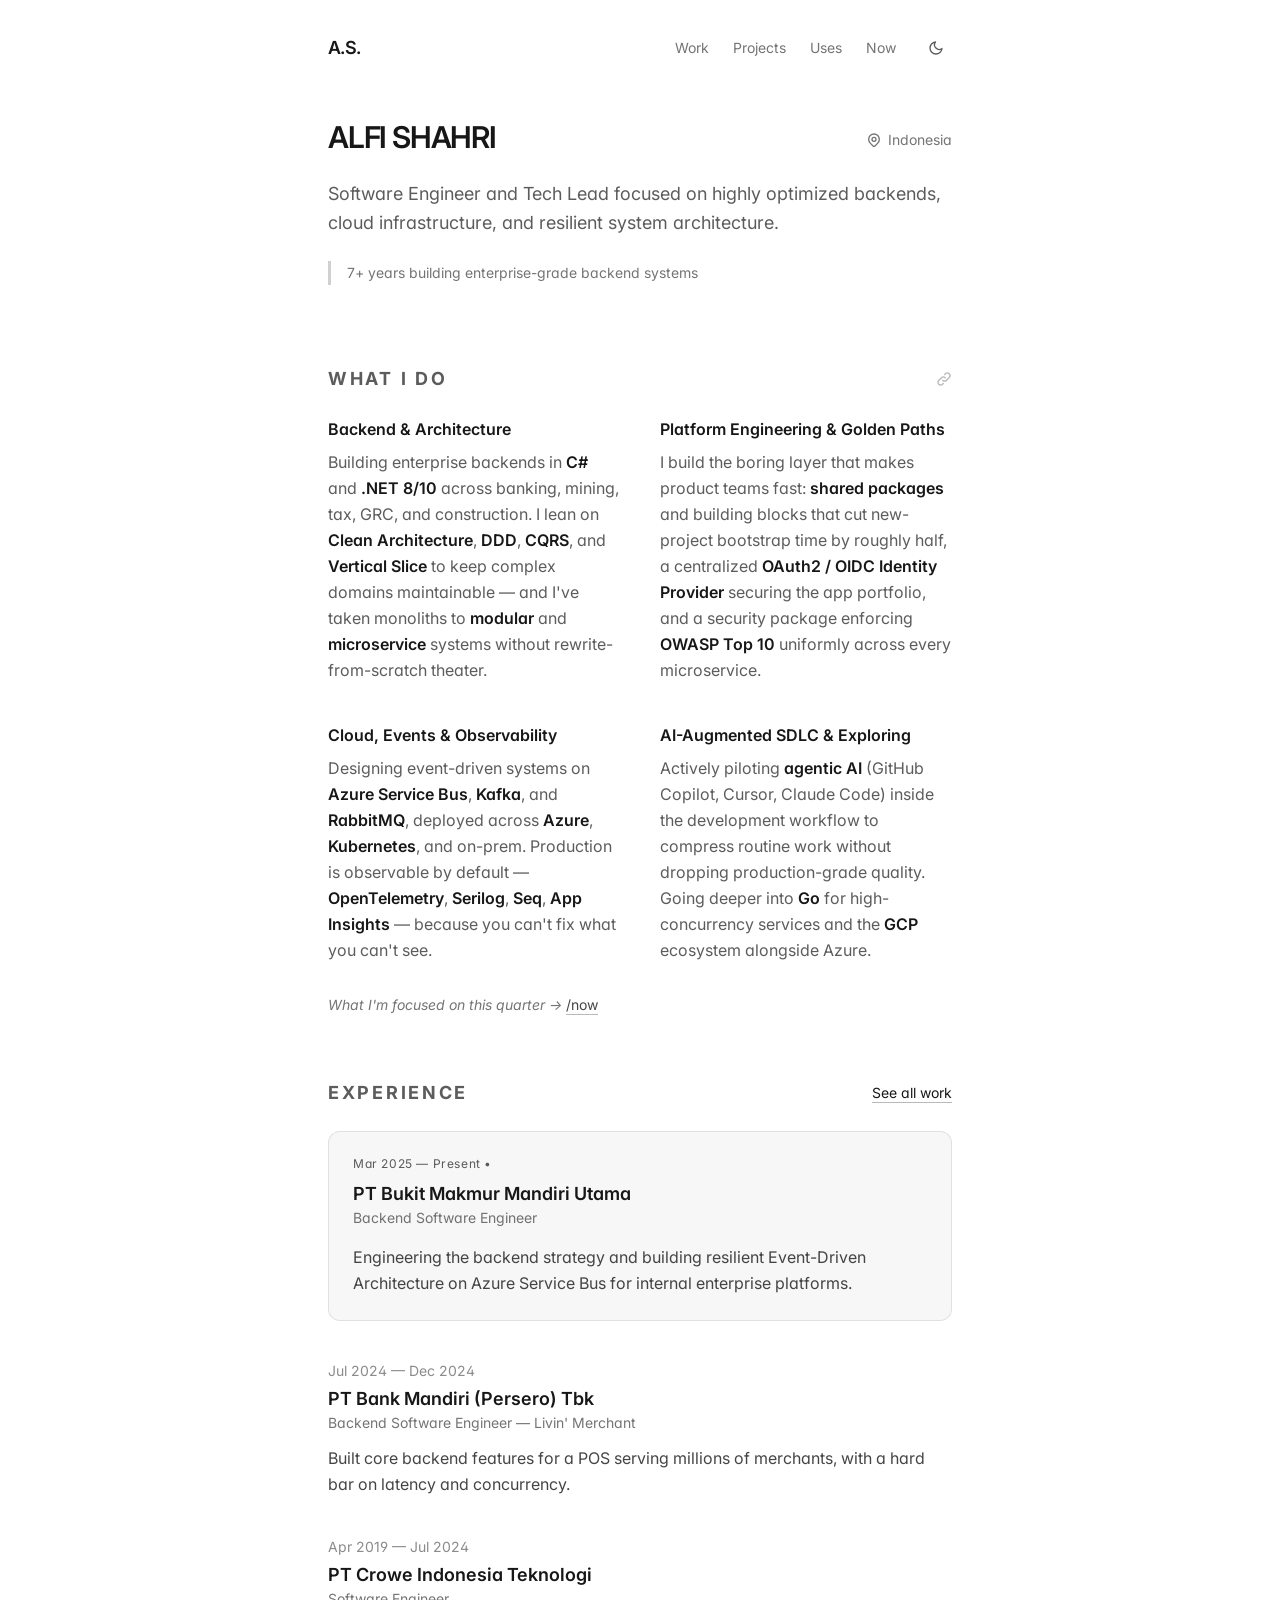
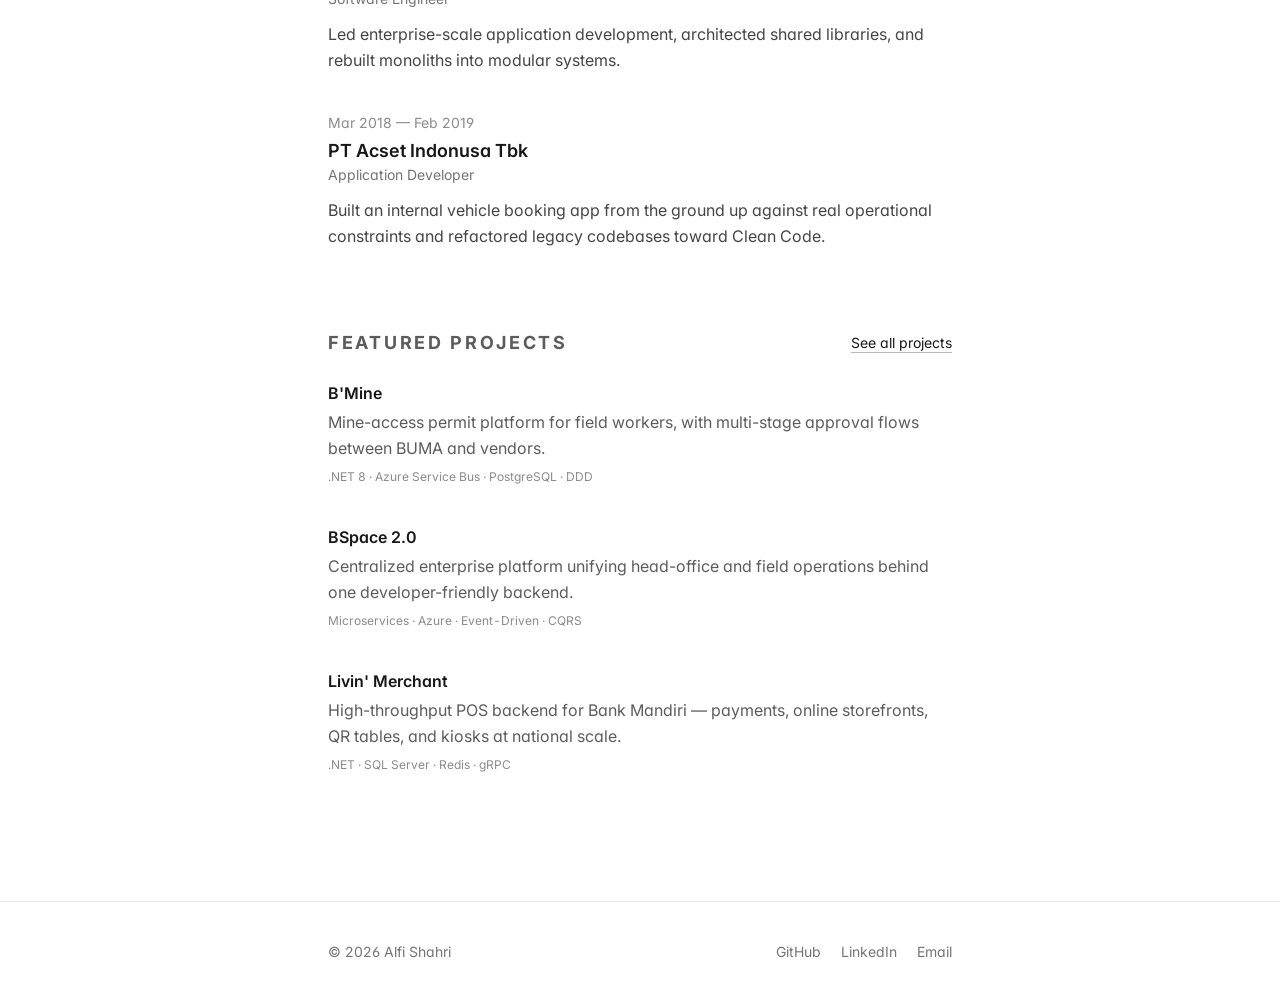
==== index.html @ 2ccdc154 "deploy: a5610534f1e2a6eec9326a48a5c13c63e7a4763c alshadev/private-profile@a5610534f1e2a6eec9326a48a5" ====
<!DOCTYPE html><html lang="en" class="scroll-smooth"> <head><meta charset="UTF-8"><meta name="viewport" content="width=device-width, initial-scale=1"><meta name="description" content="Senior Software Engineer and Tech Lead focused on highly optimized backends, cloud infrastructure, and resilient system architecture."><meta name="generator" content="Astro v6.1.6"><title>Alfi Shahri — Software Engineer</title><link rel="icon" href="/favicon.svg" type="image/svg+xml"><link rel="preconnect" href="https://fonts.googleapis.com"><link rel="preconnect" href="https://fonts.gstatic.com" crossorigin><link href="https://fonts.googleapis.com/css2?family=Inter:wght@400;500;600;700&display=swap" rel="stylesheet"><script>
      (() => {
        const stored = localStorage.getItem('theme');
        const prefersDark = window.matchMedia('(prefers-color-scheme: dark)').matches;
        const theme = stored ?? (prefersDark ? 'dark' : 'light');
        document.documentElement.classList.toggle('dark', theme === 'dark');
      })();
    </script><link rel="stylesheet" href="/_astro/Section.sy3hGgss.css"></head> <body class="min-h-screen flex flex-col"> <header class="w-full"> <div class="max-w-readable mx-auto px-6 py-8 flex items-center justify-between"> <a href="/" class="font-semibold tracking-tightest text-lg no-underline">A.S.</a> <nav class="flex items-center gap-6 text-sm"> <a href="/work" class="no-underline text-ink/60 dark:text-paper/60 hover:text-ink dark:hover:text-paper"> Work </a><a href="/projects" class="no-underline text-ink/60 dark:text-paper/60 hover:text-ink dark:hover:text-paper"> Projects </a><a href="/uses" class="no-underline text-ink/60 dark:text-paper/60 hover:text-ink dark:hover:text-paper"> Uses </a><a href="/now" class="no-underline text-ink/60 dark:text-paper/60 hover:text-ink dark:hover:text-paper"> Now </a> <button id="theme-toggle" type="button" aria-label="Toggle color theme" class="inline-flex items-center justify-center w-8 h-8 rounded-full text-ink/70 dark:text-paper/70 hover:text-ink dark:hover:text-paper transition-colors"> <svg class="block dark:hidden" xmlns="http://www.w3.org/2000/svg" width="16" height="16" viewBox="0 0 24 24" fill="none" stroke="currentColor" stroke-width="2" stroke-linecap="round" stroke-linejoin="round"><path d="M21 12.79A9 9 0 1 1 11.21 3 7 7 0 0 0 21 12.79Z"></path></svg> <svg class="hidden dark:block" xmlns="http://www.w3.org/2000/svg" width="16" height="16" viewBox="0 0 24 24" fill="none" stroke="currentColor" stroke-width="2" stroke-linecap="round" stroke-linejoin="round"><circle cx="12" cy="12" r="4"></circle><path d="M12 2v2M12 20v2M4.93 4.93l1.41 1.41M17.66 17.66l1.41 1.41M2 12h2M20 12h2M4.93 19.07l1.41-1.41M17.66 6.34l1.41-1.41"></path></svg> </button> <script>
  (() => {
    const btn = document.getElementById('theme-toggle');
    if (!btn) return;
    btn.addEventListener('click', () => {
      const isDark = document.documentElement.classList.toggle('dark');
      localStorage.setItem('theme', isDark ? 'dark' : 'light');
    });
  })();
</script> </nav> </div> </header> <main class="flex-1">   <section class="max-w-readable mx-auto px-6 pt-6 pb-12"> <div class="flex flex-col sm:flex-row sm:items-baseline sm:justify-between gap-2 mb-6"> <h1 class="font-display text-3xl sm:text-xl md:text-3xl leading-[1.15] tracking-tightest font-semibold">
ALFI SHAHRI
</h1> <p class="text-sm text-ink/60 dark:text-paper/60 flex items-center gap-1.5 whitespace-nowrap"> <svg class="size-4" fill="none" stroke="currentColor" viewBox="0 0 24 24" xmlns="http://www.w3.org/2000/svg"><path stroke-linecap="round" stroke-linejoin="round" stroke-width="2" d="M17.657 16.657L13.414 20.9a1.998 1.998 0 01-2.827 0l-4.243-4.243a8 8 0 1111.314 0zb"></path><path stroke-linecap="round" stroke-linejoin="round" stroke-width="2" d="M15 11a3 3 0 11-6 0 3 3 0 016 0z"></path></svg>
Indonesia
</p> </div> <p class="text-lg text-ink/70 dark:text-paper/70 leading-relaxed">
Software Engineer and Tech Lead focused on highly optimized backends,
      cloud infrastructure, and resilient system architecture.
</p> <p class="mt-6 text-sm text-ink/60 dark:text-paper/60 border-l-[3px] border-ink/20 dark:border-paper/20 pl-4 py-0.5">
7+ years building enterprise-grade backend systems
</p> </section>  <section id="what-i-do" class="max-w-readable mx-auto px-6 py-8 "> <div class="flex items-center justify-between mb-6"> <h2 class="text-lg font-bold uppercase tracking-[0.15em] text-ink/70 dark:text-paper/70"> What I do </h2> <a href="#what-i-do" class="text-ink/30 hover:text-ink dark:text-paper/30 dark:hover:text-paper transition-colors" aria-label="Link to What I do"> <svg class="size-4" fill="none" stroke="currentColor" viewBox="0 0 24 24" xmlns="http://www.w3.org/2000/svg"> <path stroke-linecap="round" stroke-linejoin="round" stroke-width="2" d="M13.828 10.172a4 4 0 00-5.656 0l-4 4a4 4 0 105.656 5.656l1.102-1.101m-.758-4.899a4 4 0 005.656 0l4-4a4 4 0 00-5.656-5.656l-1.1 1.1"></path> </svg> </a> </div>  <div class="grid grid-cols-1 sm:grid-cols-2 gap-10"> <div> <h3 class="font-semibold text-base mb-2">Backend &amp; Architecture</h3> <p class="text-ink/70 dark:text-paper/70 leading-relaxed">Building enterprise backends in <strong class='font-semibold text-ink dark:text-paper'>C#</strong> and <strong class='font-semibold text-ink dark:text-paper'>.NET 8/10</strong> across banking, mining, tax, GRC, and construction. I lean on <strong class='font-semibold text-ink dark:text-paper'>Clean Architecture</strong>, <strong class='font-semibold text-ink dark:text-paper'>DDD</strong>, <strong class='font-semibold text-ink dark:text-paper'>CQRS</strong>, and <strong class='font-semibold text-ink dark:text-paper'>Vertical Slice</strong> to keep complex domains maintainable — and I've taken monoliths to <strong class='font-semibold text-ink dark:text-paper'>modular</strong> and <strong class='font-semibold text-ink dark:text-paper'>microservice</strong> systems without rewrite-from-scratch theater.</p> </div><div> <h3 class="font-semibold text-base mb-2">Platform Engineering &amp; Golden Paths</h3> <p class="text-ink/70 dark:text-paper/70 leading-relaxed">I build the boring layer that makes product teams fast: <strong class='font-semibold text-ink dark:text-paper'>shared packages</strong> and building blocks that cut new-project bootstrap time by roughly half, a centralized <strong class='font-semibold text-ink dark:text-paper'>OAuth2 / OIDC Identity Provider</strong> securing the app portfolio, and a security package enforcing <strong class='font-semibold text-ink dark:text-paper'>OWASP Top 10</strong> uniformly across every microservice.</p> </div><div> <h3 class="font-semibold text-base mb-2">Cloud, Events &amp; Observability</h3> <p class="text-ink/70 dark:text-paper/70 leading-relaxed">Designing event-driven systems on <strong class='font-semibold text-ink dark:text-paper'>Azure Service Bus</strong>, <strong class='font-semibold text-ink dark:text-paper'>Kafka</strong>, and <strong class='font-semibold text-ink dark:text-paper'>RabbitMQ</strong>, deployed across <strong class='font-semibold text-ink dark:text-paper'>Azure</strong>, <strong class='font-semibold text-ink dark:text-paper'>Kubernetes</strong>, and on-prem. Production is observable by default — <strong class='font-semibold text-ink dark:text-paper'>OpenTelemetry</strong>, <strong class='font-semibold text-ink dark:text-paper'>Serilog</strong>, <strong class='font-semibold text-ink dark:text-paper'>Seq</strong>, <strong class='font-semibold text-ink dark:text-paper'>App Insights</strong> — because you can't fix what you can't see.</p> </div><div> <h3 class="font-semibold text-base mb-2">AI-Augmented SDLC &amp; Exploring</h3> <p class="text-ink/70 dark:text-paper/70 leading-relaxed">Actively piloting <strong class='font-semibold text-ink dark:text-paper'>agentic AI</strong> (GitHub Copilot, Cursor, Claude Code) inside the development workflow to compress routine work without dropping production-grade quality. Going deeper into <strong class='font-semibold text-ink dark:text-paper'>Go</strong> for high-concurrency services and the <strong class='font-semibold text-ink dark:text-paper'>GCP</strong> ecosystem alongside Azure.</p> </div> </div> <p class="mt-8 text-sm italic text-ink/60 dark:text-paper/60">
What I'm focused on this quarter →
<a href="/now" class="text-ink/80 dark:text-paper/80 hover:text-ink dark:hover:text-paper underline underline-offset-4 not-italic">/now</a> </p>  </section>  <section id="work" class="max-w-readable mx-auto px-6 py-8 "> <div class="flex items-center justify-between mb-6"> <h2 class="text-lg font-bold uppercase tracking-[0.15em] text-ink/70 dark:text-paper/70"> Experience </h2> <a href="/work" class="text-sm underline underline-offset-4 decoration-ink/30 dark:decoration-paper/30 hover:decoration-ink dark:hover:decoration-paper text-ink dark:text-paper transition-colors"> See all work </a> </div>  <ol class="space-y-10"> <li> <div class="p-6 rounded-xl bg-ink/[0.03] dark:bg-paper/[0.03] border border-ink/10 dark:border-paper/10"> <p class="text-xs text-ink/70 dark:text-paper/70 tracking-wider mb-2"> Mar 2025 — Present &bull;
</p> <div class="mb-4"> <p class="font-semibold text-lg">PT Bukit Makmur Mandiri Utama</p> <p class="text-ink/60 dark:text-paper/60 text-sm">Backend Software Engineer</p> </div> <p class="text-ink/80 dark:text-paper/80 leading-relaxed"> Engineering the backend strategy and building resilient Event-Driven Architecture on Azure Service Bus for internal enterprise platforms. </p> </div> </li><li> <div class="mb-4"> <p class="text-ink/50 dark:text-paper/50 text-sm mb-1">Jul 2024 — Dec 2024</p> <p class="font-semibold text-lg">PT Bank Mandiri (Persero) Tbk</p> <p class="text-ink/60 dark:text-paper/60 text-sm mb-3">Backend Software Engineer — Livin&#39; Merchant</p> <p class="text-ink/80 dark:text-paper/80 leading-relaxed"> Built core backend features for a POS serving millions of merchants, with a hard bar on latency and concurrency. </p> </div> </li><li> <div class="mb-4"> <p class="text-ink/50 dark:text-paper/50 text-sm mb-1">Apr 2019 — Jul 2024</p> <p class="font-semibold text-lg">PT Crowe Indonesia Teknologi</p> <p class="text-ink/60 dark:text-paper/60 text-sm mb-3">Software Engineer</p> <p class="text-ink/80 dark:text-paper/80 leading-relaxed"> Led enterprise-scale application development, architected shared libraries, and rebuilt monoliths into modular systems. </p> </div> </li><li> <div class="mb-4"> <p class="text-ink/50 dark:text-paper/50 text-sm mb-1">Mar 2018 — Feb 2019</p> <p class="font-semibold text-lg">PT Acset Indonusa Tbk</p> <p class="text-ink/60 dark:text-paper/60 text-sm mb-3">Application Developer</p> <p class="text-ink/80 dark:text-paper/80 leading-relaxed"> Built an internal vehicle booking app from the ground up against real operational constraints and refactored legacy codebases toward Clean Code. </p> </div> </li> </ol>  </section>  <section id="projects" class="max-w-readable mx-auto px-6 py-8 "> <div class="flex items-center justify-between mb-6"> <h2 class="text-lg font-bold uppercase tracking-[0.15em] text-ink/70 dark:text-paper/70"> Featured projects </h2> <a href="/projects" class="text-sm underline underline-offset-4 decoration-ink/30 dark:decoration-paper/30 hover:decoration-ink dark:hover:decoration-paper text-ink dark:text-paper transition-colors"> See all projects </a> </div>  <div class="space-y-10"> <article> <h3 class="font-semibold text-base mb-1">B&#39;Mine</h3> <p class="text-ink/70 dark:text-paper/70 leading-relaxed"> Mine-access permit platform for field workers, with multi-stage approval flows between BUMA and vendors. </p> <p class="mt-2 text-xs text-ink/50 dark:text-paper/50 tabular-nums"> .NET 8 · Azure Service Bus · PostgreSQL · DDD </p> </article><article> <h3 class="font-semibold text-base mb-1">BSpace 2.0</h3> <p class="text-ink/70 dark:text-paper/70 leading-relaxed"> Centralized enterprise platform unifying head-office and field operations behind one developer-friendly backend. </p> <p class="mt-2 text-xs text-ink/50 dark:text-paper/50 tabular-nums"> Microservices · Azure · Event-Driven · CQRS </p> </article><article> <h3 class="font-semibold text-base mb-1">Livin&#39; Merchant</h3> <p class="text-ink/70 dark:text-paper/70 leading-relaxed"> High-throughput POS backend for Bank Mandiri — payments, online storefronts, QR tables, and kiosks at national scale. </p> <p class="mt-2 text-xs text-ink/50 dark:text-paper/50 tabular-nums"> .NET · SQL Server · Redis · gRPC </p> </article> </div>  </section>  </main> <footer class="w-full border-t border-ink/10 dark:border-paper/10 mt-24"> <div class="max-w-readable mx-auto px-6 py-10 flex flex-col sm:flex-row items-start sm:items-center justify-between gap-4 text-sm text-ink/60 dark:text-paper/60"> <p>© 2026 Alfi Shahri</p> <div class="flex items-center gap-5"> <a href="https://github.com/alshadev" target="_blank" rel="noopener" class="no-underline hover:text-ink dark:hover:text-paper">GitHub</a> <a href="https://linkedin.com/in/alfishahri" target="_blank" rel="noopener" class="no-underline hover:text-ink dark:hover:text-paper">LinkedIn</a> <a href="mailto:alfishahri.dev@gmail.com" class="no-underline hover:text-ink dark:hover:text-paper">Email</a> </div> </div> </footer> </body></html>
---- _astro/Section.sy3hGgss.css ----
@layer properties{@supports (((-webkit-hyphens:none)) and (not (margin-trim:inline))) or ((-moz-orient:inline) and (not (color:rgb(from red r g b)))){*,:before,:after,::backdrop{--tw-space-y-reverse:0;--tw-divide-y-reverse:0;--tw-border-style:solid;--tw-leading:initial;--tw-font-weight:initial;--tw-tracking:initial;--tw-ordinal:initial;--tw-slashed-zero:initial;--tw-numeric-figure:initial;--tw-numeric-spacing:initial;--tw-numeric-fraction:initial}}}@layer theme{:root,:host{--font-sans:Inter, ui-sans-serif, system-ui, -apple-system, Segoe UI, Roboto, sans-serif;--font-mono:ui-monospace, SFMono-Regular, Menlo, Monaco, Consolas, "Liberation Mono", "Courier New", monospace;--spacing:.25rem;--text-xs:.75rem;--text-xs--line-height:calc(1 / .75);--text-sm:.875rem;--text-sm--line-height:calc(1.25 / .875);--text-base:1rem;--text-base--line-height: 1.5 ;--text-lg:1.125rem;--text-lg--line-height:calc(1.75 / 1.125);--text-xl:1.25rem;--text-xl--line-height:calc(1.75 / 1.25);--text-3xl:1.875rem;--text-3xl--line-height: 1.2 ;--font-weight-semibold:600;--font-weight-bold:700;--tracking-wider:.05em;--leading-tight:1.25;--leading-relaxed:1.625;--radius-sm:.25rem;--radius-xl:.75rem;--default-transition-duration:.15s;--default-transition-timing-function:cubic-bezier(.4, 0, .2, 1);--default-font-family:var(--font-sans);--default-mono-font-family:var(--font-mono);--font-display:Inter, ui-sans-serif, system-ui, sans-serif;--color-ink:#171717;--color-paper:#fff;--max-width-readable:42rem;--tracking-tightest:-.04em}}@layer base{*,:after,:before,::backdrop{box-sizing:border-box;border:0 solid;margin:0;padding:0}::file-selector-button{box-sizing:border-box;border:0 solid;margin:0;padding:0}html,:host{-webkit-text-size-adjust:100%;tab-size:4;line-height:1.5;font-family:var(--default-font-family,ui-sans-serif, system-ui, sans-serif, "Apple Color Emoji", "Segoe UI Emoji", "Segoe UI Symbol", "Noto Color Emoji");font-feature-settings:var(--default-font-feature-settings,normal);font-variation-settings:var(--default-font-variation-settings,normal);-webkit-tap-highlight-color:transparent}hr{height:0;color:inherit;border-top-width:1px}abbr:where([title]){-webkit-text-decoration:underline dotted;text-decoration:underline dotted}h1,h2,h3,h4,h5,h6{font-size:inherit;font-weight:inherit}a{color:inherit;-webkit-text-decoration:inherit;text-decoration:inherit}b,strong{font-weight:bolder}code,kbd,samp,pre{font-family:var(--default-mono-font-family,ui-monospace, SFMono-Regular, Menlo, Monaco, Consolas, "Liberation Mono", "Courier New", monospace);font-feature-settings:var(--default-mono-font-feature-settings,normal);font-variation-settings:var(--default-mono-font-variation-settings,normal);font-size:1em}small{font-size:80%}sub,sup{vertical-align:baseline;font-size:75%;line-height:0;position:relative}sub{bottom:-.25em}sup{top:-.5em}table{text-indent:0;border-color:inherit;border-collapse:collapse}:-moz-focusring{outline:auto}progress{vertical-align:baseline}summary{display:list-item}ol,ul,menu{list-style:none}img,svg,video,canvas,audio,iframe,embed,object{vertical-align:middle;display:block}img,video{max-width:100%;height:auto}button,input,select,optgroup,textarea{font:inherit;font-feature-settings:inherit;font-variation-settings:inherit;letter-spacing:inherit;color:inherit;opacity:1;background-color:#0000;border-radius:0}::file-selector-button{font:inherit;font-feature-settings:inherit;font-variation-settings:inherit;letter-spacing:inherit;color:inherit;opacity:1;background-color:#0000;border-radius:0}:where(select:is([multiple],[size])) optgroup{font-weight:bolder}:where(select:is([multiple],[size])) optgroup option{padding-inline-start:20px}::file-selector-button{margin-inline-end:4px}::placeholder{opacity:1}@supports (not ((-webkit-appearance:-apple-pay-button))) or (contain-intrinsic-size:1px){::placeholder{color:currentColor}@supports (color:color-mix(in lab,red,red)){::placeholder{color:color-mix(in oklab,currentcolor 50%,transparent)}}}textarea{resize:vertical}::-webkit-search-decoration{-webkit-appearance:none}::-webkit-date-and-time-value{min-height:1lh;text-align:inherit}::-webkit-datetime-edit{display:inline-flex}::-webkit-datetime-edit-fields-wrapper{padding:0}::-webkit-datetime-edit{padding-block:0}::-webkit-datetime-edit-year-field{padding-block:0}::-webkit-datetime-edit-month-field{padding-block:0}::-webkit-datetime-edit-day-field{padding-block:0}::-webkit-datetime-edit-hour-field{padding-block:0}::-webkit-datetime-edit-minute-field{padding-block:0}::-webkit-datetime-edit-second-field{padding-block:0}::-webkit-datetime-edit-millisecond-field{padding-block:0}::-webkit-datetime-edit-meridiem-field{padding-block:0}::-webkit-calendar-picker-indicator{line-height:1}:-moz-ui-invalid{box-shadow:none}button,input:where([type=button],[type=reset],[type=submit]){appearance:button}::file-selector-button{appearance:button}::-webkit-inner-spin-button{height:auto}::-webkit-outer-spin-button{height:auto}[hidden]:where(:not([hidden=until-found])){display:none!important}}@layer components;@layer utilities{.static{position:static}.start{inset-inline-start:var(--spacing)}.mx-auto{margin-inline:auto}.mt-2{margin-top:calc(var(--spacing) * 2)}.mt-6{margin-top:calc(var(--spacing) * 6)}.mt-8{margin-top:calc(var(--spacing) * 8)}.mt-10{margin-top:calc(var(--spacing) * 10)}.mt-24{margin-top:calc(var(--spacing) * 24)}.mb-1{margin-bottom:calc(var(--spacing) * 1)}.mb-2{margin-bottom:calc(var(--spacing) * 2)}.mb-3{margin-bottom:calc(var(--spacing) * 3)}.mb-4{margin-bottom:calc(var(--spacing) * 4)}.mb-5{margin-bottom:calc(var(--spacing) * 5)}.mb-6{margin-bottom:calc(var(--spacing) * 6)}.mb-8{margin-bottom:calc(var(--spacing) * 8)}.mb-10{margin-bottom:calc(var(--spacing) * 10)}.mb-12{margin-bottom:calc(var(--spacing) * 12)}.block{display:block}.flex{display:flex}.grid{display:grid}.hidden{display:none}.inline-flex{display:inline-flex}.size-4{width:calc(var(--spacing) * 4);height:calc(var(--spacing) * 4)}.h-8{height:calc(var(--spacing) * 8)}.min-h-screen{min-height:100vh}.w-8{width:calc(var(--spacing) * 8)}.w-full{width:100%}.max-w-readable{max-width:var(--max-width-readable)}.flex-1{flex:1}.list-disc{list-style-type:disc}.grid-cols-1{grid-template-columns:repeat(1,minmax(0,1fr))}.grid-cols-3{grid-template-columns:repeat(3,minmax(0,1fr))}.flex-col{flex-direction:column}.flex-wrap{flex-wrap:wrap}.items-center{align-items:center}.items-start{align-items:flex-start}.justify-between{justify-content:space-between}.justify-center{justify-content:center}.gap-0\.5{gap:calc(var(--spacing) * .5)}.gap-1{gap:calc(var(--spacing) * 1)}.gap-1\.5{gap:calc(var(--spacing) * 1.5)}.gap-2{gap:calc(var(--spacing) * 2)}.gap-4{gap:calc(var(--spacing) * 4)}.gap-5{gap:calc(var(--spacing) * 5)}.gap-6{gap:calc(var(--spacing) * 6)}.gap-10{gap:calc(var(--spacing) * 10)}:where(.space-y-1\.5>:not(:last-child)){--tw-space-y-reverse:0;margin-block-start:calc(calc(var(--spacing) * 1.5) * var(--tw-space-y-reverse));margin-block-end:calc(calc(var(--spacing) * 1.5) * calc(1 - var(--tw-space-y-reverse)))}:where(.space-y-6>:not(:last-child)){--tw-space-y-reverse:0;margin-block-start:calc(calc(var(--spacing) * 6) * var(--tw-space-y-reverse));margin-block-end:calc(calc(var(--spacing) * 6) * calc(1 - var(--tw-space-y-reverse)))}:where(.space-y-8>:not(:last-child)){--tw-space-y-reverse:0;margin-block-start:calc(calc(var(--spacing) * 8) * var(--tw-space-y-reverse));margin-block-end:calc(calc(var(--spacing) * 8) * calc(1 - var(--tw-space-y-reverse)))}:where(.space-y-10>:not(:last-child)){--tw-space-y-reverse:0;margin-block-start:calc(calc(var(--spacing) * 10) * var(--tw-space-y-reverse));margin-block-end:calc(calc(var(--spacing) * 10) * calc(1 - var(--tw-space-y-reverse)))}:where(.space-y-14>:not(:last-child)){--tw-space-y-reverse:0;margin-block-start:calc(calc(var(--spacing) * 14) * var(--tw-space-y-reverse));margin-block-end:calc(calc(var(--spacing) * 14) * calc(1 - var(--tw-space-y-reverse)))}:where(.space-y-16>:not(:last-child)){--tw-space-y-reverse:0;margin-block-start:calc(calc(var(--spacing) * 16) * var(--tw-space-y-reverse));margin-block-end:calc(calc(var(--spacing) * 16) * calc(1 - var(--tw-space-y-reverse)))}:where(.divide-y>:not(:last-child)){--tw-divide-y-reverse:0;border-bottom-style:var(--tw-border-style);border-top-style:var(--tw-border-style);border-top-width:calc(1px * var(--tw-divide-y-reverse));border-bottom-width:calc(1px * calc(1 - var(--tw-divide-y-reverse)))}:where(.divide-ink\/10>:not(:last-child)){border-color:#1717171a}@supports (color:color-mix(in lab,red,red)){:where(.divide-ink\/10>:not(:last-child)){border-color:color-mix(in oklab,var(--color-ink) 10%,transparent)}}:where(.divide-ink\/\[0\.06\]>:not(:last-child)){border-color:#1717170f}@supports (color:color-mix(in lab,red,red)){:where(.divide-ink\/\[0\.06\]>:not(:last-child)){border-color:color-mix(in oklab,var(--color-ink) 6%,transparent)}}.scroll-smooth{scroll-behavior:smooth}.rounded-full{border-radius:3.40282e38px}.rounded-sm{border-radius:var(--radius-sm)}.rounded-xl{border-radius:var(--radius-xl)}.border{border-style:var(--tw-border-style);border-width:1px}.border-y{border-block-style:var(--tw-border-style);border-block-width:1px}.border-t{border-top-style:var(--tw-border-style);border-top-width:1px}.border-l{border-left-style:var(--tw-border-style);border-left-width:1px}.border-l-2{border-left-style:var(--tw-border-style);border-left-width:2px}.border-l-\[3px\]{border-left-style:var(--tw-border-style);border-left-width:3px}.border-ink\/10{border-color:#1717171a}@supports (color:color-mix(in lab,red,red)){.border-ink\/10{border-color:color-mix(in oklab,var(--color-ink) 10%,transparent)}}.border-ink\/15{border-color:#17171726}@supports (color:color-mix(in lab,red,red)){.border-ink\/15{border-color:color-mix(in oklab,var(--color-ink) 15%,transparent)}}.border-ink\/20{border-color:#17171733}@supports (color:color-mix(in lab,red,red)){.border-ink\/20{border-color:color-mix(in oklab,var(--color-ink) 20%,transparent)}}.border-ink\/\[0\.06\]{border-color:#1717170f}@supports (color:color-mix(in lab,red,red)){.border-ink\/\[0\.06\]{border-color:color-mix(in oklab,var(--color-ink) 6%,transparent)}}.bg-ink\/\[0\.03\]{background-color:#17171708}@supports (color:color-mix(in lab,red,red)){.bg-ink\/\[0\.03\]{background-color:color-mix(in oklab,var(--color-ink) 3%,transparent)}}.p-6{padding:calc(var(--spacing) * 6)}.px-2{padding-inline:calc(var(--spacing) * 2)}.px-6{padding-inline:calc(var(--spacing) * 6)}.py-0\.5{padding-block:calc(var(--spacing) * .5)}.py-1{padding-block:calc(var(--spacing) * 1)}.py-2{padding-block:calc(var(--spacing) * 2)}.py-4{padding-block:calc(var(--spacing) * 4)}.py-6{padding-block:calc(var(--spacing) * 6)}.py-8{padding-block:calc(var(--spacing) * 8)}.py-10{padding-block:calc(var(--spacing) * 10)}.pt-0\.5{padding-top:calc(var(--spacing) * .5)}.pt-6{padding-top:calc(var(--spacing) * 6)}.pb-12{padding-bottom:calc(var(--spacing) * 12)}.pl-4{padding-left:calc(var(--spacing) * 4)}.pl-5{padding-left:calc(var(--spacing) * 5)}.font-display{font-family:var(--font-display)}.text-3xl{font-size:var(--text-3xl);line-height:var(--tw-leading,var(--text-3xl--line-height))}.text-base{font-size:var(--text-base);line-height:var(--tw-leading,var(--text-base--line-height))}.text-lg{font-size:var(--text-lg);line-height:var(--tw-leading,var(--text-lg--line-height))}.text-sm{font-size:var(--text-sm);line-height:var(--tw-leading,var(--text-sm--line-height))}.text-xs{font-size:var(--text-xs);line-height:var(--tw-leading,var(--text-xs--line-height))}.text-\[11px\]{font-size:11px}.leading-\[1\.15\]{--tw-leading:1.15;line-height:1.15}.leading-relaxed{--tw-leading:var(--leading-relaxed);line-height:var(--leading-relaxed)}.leading-tight{--tw-leading:var(--leading-tight);line-height:var(--leading-tight)}.font-bold{--tw-font-weight:var(--font-weight-bold);font-weight:var(--font-weight-bold)}.font-semibold{--tw-font-weight:var(--font-weight-semibold);font-weight:var(--font-weight-semibold)}.tracking-\[0\.15em\]{--tw-tracking:.15em;letter-spacing:.15em}.tracking-\[0\.18em\]{--tw-tracking:.18em;letter-spacing:.18em}.tracking-tightest{--tw-tracking:var(--tracking-tightest);letter-spacing:var(--tracking-tightest)}.tracking-wider{--tw-tracking:var(--tracking-wider);letter-spacing:var(--tracking-wider)}.whitespace-nowrap{white-space:nowrap}.text-ink{color:var(--color-ink)}.text-ink\/30{color:#1717174d}@supports (color:color-mix(in lab,red,red)){.text-ink\/30{color:color-mix(in oklab,var(--color-ink) 30%,transparent)}}.text-ink\/50{color:#17171780}@supports (color:color-mix(in lab,red,red)){.text-ink\/50{color:color-mix(in oklab,var(--color-ink) 50%,transparent)}}.text-ink\/55{color:#1717178c}@supports (color:color-mix(in lab,red,red)){.text-ink\/55{color:color-mix(in oklab,var(--color-ink) 55%,transparent)}}.text-ink\/60{color:#17171799}@supports (color:color-mix(in lab,red,red)){.text-ink\/60{color:color-mix(in oklab,var(--color-ink) 60%,transparent)}}.text-ink\/65{color:#171717a6}@supports (color:color-mix(in lab,red,red)){.text-ink\/65{color:color-mix(in oklab,var(--color-ink) 65%,transparent)}}.text-ink\/70{color:#171717b3}@supports (color:color-mix(in lab,red,red)){.text-ink\/70{color:color-mix(in oklab,var(--color-ink) 70%,transparent)}}.text-ink\/75{color:#171717bf}@supports (color:color-mix(in lab,red,red)){.text-ink\/75{color:color-mix(in oklab,var(--color-ink) 75%,transparent)}}.text-ink\/80{color:#171717cc}@supports (color:color-mix(in lab,red,red)){.text-ink\/80{color:color-mix(in oklab,var(--color-ink) 80%,transparent)}}.uppercase{text-transform:uppercase}.italic{font-style:italic}.not-italic{font-style:normal}.tabular-nums{--tw-numeric-spacing:tabular-nums;font-variant-numeric:var(--tw-ordinal,) var(--tw-slashed-zero,) var(--tw-numeric-figure,) var(--tw-numeric-spacing,) var(--tw-numeric-fraction,)}.no-underline{text-decoration-line:none}.underline{text-decoration-line:underline}.decoration-ink\/30{text-decoration-color:#1717174d}@supports (color:color-mix(in lab,red,red)){.decoration-ink\/30{-webkit-text-decoration-color:color-mix(in oklab,var(--color-ink) 30%,transparent);text-decoration-color:color-mix(in oklab,var(--color-ink) 30%,transparent)}}.underline-offset-4{text-underline-offset:4px}.transition-colors{transition-property:color,background-color,border-color,outline-color,text-decoration-color,fill,stroke,--tw-gradient-from,--tw-gradient-via,--tw-gradient-to;transition-timing-function:var(--tw-ease,var(--default-transition-timing-function));transition-duration:var(--tw-duration,var(--default-transition-duration))}.marker\:text-ink\/30 ::marker{color:#1717174d}@supports (color:color-mix(in lab,red,red)){.marker\:text-ink\/30 ::marker{color:color-mix(in oklab,var(--color-ink) 30%,transparent)}}.marker\:text-ink\/30::marker{color:#1717174d}@supports (color:color-mix(in lab,red,red)){.marker\:text-ink\/30::marker{color:color-mix(in oklab,var(--color-ink) 30%,transparent)}}.marker\:text-ink\/30 ::-webkit-details-marker{color:#1717174d}@supports (color:color-mix(in lab,red,red)){.marker\:text-ink\/30 ::-webkit-details-marker{color:color-mix(in oklab,var(--color-ink) 30%,transparent)}}.marker\:text-ink\/30::-webkit-details-marker{color:#1717174d}@supports (color:color-mix(in lab,red,red)){.marker\:text-ink\/30::-webkit-details-marker{color:color-mix(in oklab,var(--color-ink) 30%,transparent)}}@media(hover:hover){.hover\:text-ink:hover{color:var(--color-ink)}.hover\:decoration-ink:hover{-webkit-text-decoration-color:var(--color-ink);text-decoration-color:var(--color-ink)}}@media(min-width:40rem){.sm\:w-52{width:calc(var(--spacing) * 52)}.sm\:shrink-0{flex-shrink:0}.sm\:grid-cols-2{grid-template-columns:repeat(2,minmax(0,1fr))}.sm\:grid-cols-\[10rem_1fr\]{grid-template-columns:10rem 1fr}.sm\:flex-row{flex-direction:row}.sm\:items-baseline{align-items:baseline}.sm\:items-center{align-items:center}.sm\:justify-between{justify-content:space-between}.sm\:gap-4{gap:calc(var(--spacing) * 4)}.sm\:gap-6{gap:calc(var(--spacing) * 6)}.sm\:text-xl{font-size:var(--text-xl);line-height:var(--tw-leading,var(--text-xl--line-height))}}@media(min-width:48rem){.md\:text-3xl{font-size:var(--text-3xl);line-height:var(--tw-leading,var(--text-3xl--line-height))}}.dark\:block:where(.dark,.dark *){display:block}.dark\:hidden:where(.dark,.dark *){display:none}:where(.dark\:divide-paper\/10:where(.dark,.dark *)>:not(:last-child)){border-color:#ffffff1a}@supports (color:color-mix(in lab,red,red)){:where(.dark\:divide-paper\/10:where(.dark,.dark *)>:not(:last-child)){border-color:color-mix(in oklab,var(--color-paper) 10%,transparent)}}:where(.dark\:divide-paper\/\[0\.06\]:where(.dark,.dark *)>:not(:last-child)){border-color:#ffffff0f}@supports (color:color-mix(in lab,red,red)){:where(.dark\:divide-paper\/\[0\.06\]:where(.dark,.dark *)>:not(:last-child)){border-color:color-mix(in oklab,var(--color-paper) 6%,transparent)}}.dark\:border-paper\/10:where(.dark,.dark *){border-color:#ffffff1a}@supports (color:color-mix(in lab,red,red)){.dark\:border-paper\/10:where(.dark,.dark *){border-color:color-mix(in oklab,var(--color-paper) 10%,transparent)}}.dark\:border-paper\/15:where(.dark,.dark *){border-color:#ffffff26}@supports (color:color-mix(in lab,red,red)){.dark\:border-paper\/15:where(.dark,.dark *){border-color:color-mix(in oklab,var(--color-paper) 15%,transparent)}}.dark\:border-paper\/20:where(.dark,.dark *){border-color:#fff3}@supports (color:color-mix(in lab,red,red)){.dark\:border-paper\/20:where(.dark,.dark *){border-color:color-mix(in oklab,var(--color-paper) 20%,transparent)}}.dark\:border-paper\/\[0\.06\]:where(.dark,.dark *){border-color:#ffffff0f}@supports (color:color-mix(in lab,red,red)){.dark\:border-paper\/\[0\.06\]:where(.dark,.dark *){border-color:color-mix(in oklab,var(--color-paper) 6%,transparent)}}.dark\:bg-paper\/\[0\.03\]:where(.dark,.dark *){background-color:#ffffff08}@supports (color:color-mix(in lab,red,red)){.dark\:bg-paper\/\[0\.03\]:where(.dark,.dark *){background-color:color-mix(in oklab,var(--color-paper) 3%,transparent)}}.dark\:text-paper:where(.dark,.dark *){color:var(--color-paper)}.dark\:text-paper\/30:where(.dark,.dark *){color:#ffffff4d}@supports (color:color-mix(in lab,red,red)){.dark\:text-paper\/30:where(.dark,.dark *){color:color-mix(in oklab,var(--color-paper) 30%,transparent)}}.dark\:text-paper\/50:where(.dark,.dark *){color:#ffffff80}@supports (color:color-mix(in lab,red,red)){.dark\:text-paper\/50:where(.dark,.dark *){color:color-mix(in oklab,var(--color-paper) 50%,transparent)}}.dark\:text-paper\/55:where(.dark,.dark *){color:#ffffff8c}@supports (color:color-mix(in lab,red,red)){.dark\:text-paper\/55:where(.dark,.dark *){color:color-mix(in oklab,var(--color-paper) 55%,transparent)}}.dark\:text-paper\/60:where(.dark,.dark *){color:#fff9}@supports (color:color-mix(in lab,red,red)){.dark\:text-paper\/60:where(.dark,.dark *){color:color-mix(in oklab,var(--color-paper) 60%,transparent)}}.dark\:text-paper\/65:where(.dark,.dark *){color:#ffffffa6}@supports (color:color-mix(in lab,red,red)){.dark\:text-paper\/65:where(.dark,.dark *){color:color-mix(in oklab,var(--color-paper) 65%,transparent)}}.dark\:text-paper\/70:where(.dark,.dark *){color:#ffffffb3}@supports (color:color-mix(in lab,red,red)){.dark\:text-paper\/70:where(.dark,.dark *){color:color-mix(in oklab,var(--color-paper) 70%,transparent)}}.dark\:text-paper\/75:where(.dark,.dark *){color:#ffffffbf}@supports (color:color-mix(in lab,red,red)){.dark\:text-paper\/75:where(.dark,.dark *){color:color-mix(in oklab,var(--color-paper) 75%,transparent)}}.dark\:text-paper\/80:where(.dark,.dark *){color:#fffc}@supports (color:color-mix(in lab,red,red)){.dark\:text-paper\/80:where(.dark,.dark *){color:color-mix(in oklab,var(--color-paper) 80%,transparent)}}.dark\:decoration-paper\/30:where(.dark,.dark *){text-decoration-color:#ffffff4d}@supports (color:color-mix(in lab,red,red)){.dark\:decoration-paper\/30:where(.dark,.dark *){-webkit-text-decoration-color:color-mix(in oklab,var(--color-paper) 30%,transparent);text-decoration-color:color-mix(in oklab,var(--color-paper) 30%,transparent)}}.dark\:marker\:text-paper\/30:where(.dark,.dark *) ::marker{color:#ffffff4d}@supports (color:color-mix(in lab,red,red)){.dark\:marker\:text-paper\/30:where(.dark,.dark *) ::marker{color:color-mix(in oklab,var(--color-paper) 30%,transparent)}}.dark\:marker\:text-paper\/30:where(.dark,.dark *)::marker{color:#ffffff4d}@supports (color:color-mix(in lab,red,red)){.dark\:marker\:text-paper\/30:where(.dark,.dark *)::marker{color:color-mix(in oklab,var(--color-paper) 30%,transparent)}}.dark\:marker\:text-paper\/30:where(.dark,.dark *) ::-webkit-details-marker{color:#ffffff4d}@supports (color:color-mix(in lab,red,red)){.dark\:marker\:text-paper\/30:where(.dark,.dark *) ::-webkit-details-marker{color:color-mix(in oklab,var(--color-paper) 30%,transparent)}}.dark\:marker\:text-paper\/30:where(.dark,.dark *)::-webkit-details-marker{color:#ffffff4d}@supports (color:color-mix(in lab,red,red)){.dark\:marker\:text-paper\/30:where(.dark,.dark *)::-webkit-details-marker{color:color-mix(in oklab,var(--color-paper) 30%,transparent)}}@media(hover:hover){.dark\:hover\:text-paper:where(.dark,.dark *):hover{color:var(--color-paper)}.dark\:hover\:decoration-paper:where(.dark,.dark *):hover{-webkit-text-decoration-color:var(--color-paper);text-decoration-color:var(--color-paper)}}}:root{color-scheme:light}html.dark{color-scheme:dark}html{-webkit-font-smoothing:antialiased;text-rendering:optimizelegibility}body{background-color:var(--color-paper);color:var(--color-ink)}body:where(.dark,.dark *){background-color:var(--color-ink);color:var(--color-paper)}body{font-feature-settings:"ss01","cv11"}::selection{background-color:var(--color-ink);color:var(--color-paper)}a{text-decoration-color:#1717174d}@supports (color:color-mix(in lab,red,red)){a{-webkit-text-decoration-color:color-mix(in oklab,var(--color-ink) 30%,transparent);text-decoration-color:color-mix(in oklab,var(--color-ink) 30%,transparent)}}a{text-underline-offset:4px;transition-property:color,background-color,border-color,outline-color,text-decoration-color,fill,stroke,--tw-gradient-from,--tw-gradient-via,--tw-gradient-to;transition-timing-function:var(--tw-ease,var(--default-transition-timing-function));transition-duration:var(--tw-duration,var(--default-transition-duration))}@media(hover:hover){a:hover{-webkit-text-decoration-color:var(--color-ink);text-decoration-color:var(--color-ink)}}a:where(.dark,.dark *){text-decoration-color:#ffffff4d}@supports (color:color-mix(in lab,red,red)){a:where(.dark,.dark *){-webkit-text-decoration-color:color-mix(in oklab,var(--color-paper) 30%,transparent);text-decoration-color:color-mix(in oklab,var(--color-paper) 30%,transparent)}}@media(hover:hover){a:where(.dark,.dark *):hover{-webkit-text-decoration-color:var(--color-paper);text-decoration-color:var(--color-paper)}}@property --tw-space-y-reverse{syntax:"*";inherits:false;initial-value:0}@property --tw-divide-y-reverse{syntax:"*";inherits:false;initial-value:0}@property --tw-border-style{syntax:"*";inherits:false;initial-value:solid}@property --tw-leading{syntax:"*";inherits:false}@property --tw-font-weight{syntax:"*";inherits:false}@property --tw-tracking{syntax:"*";inherits:false}@property --tw-ordinal{syntax:"*";inherits:false}@property --tw-slashed-zero{syntax:"*";inherits:false}@property --tw-numeric-figure{syntax:"*";inherits:false}@property --tw-numeric-spacing{syntax:"*";inherits:false}@property --tw-numeric-fraction{syntax:"*";inherits:false}
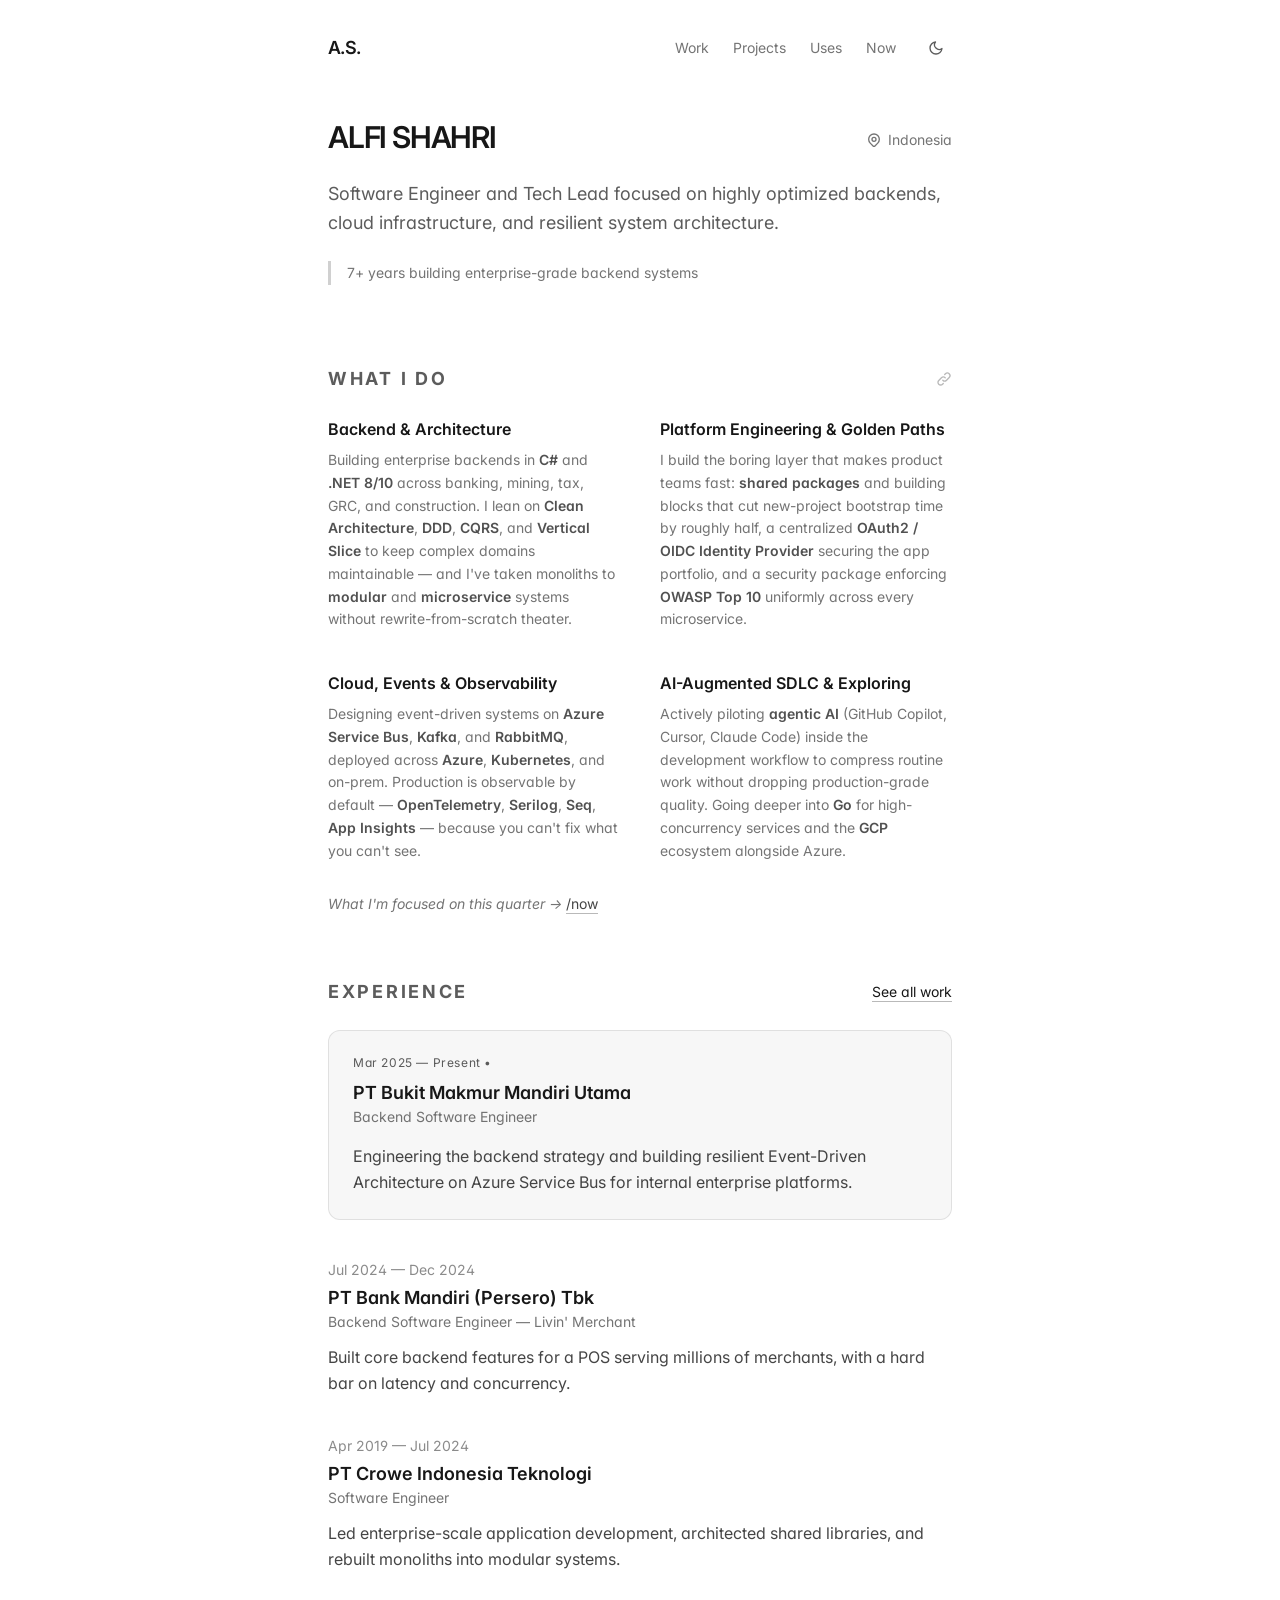
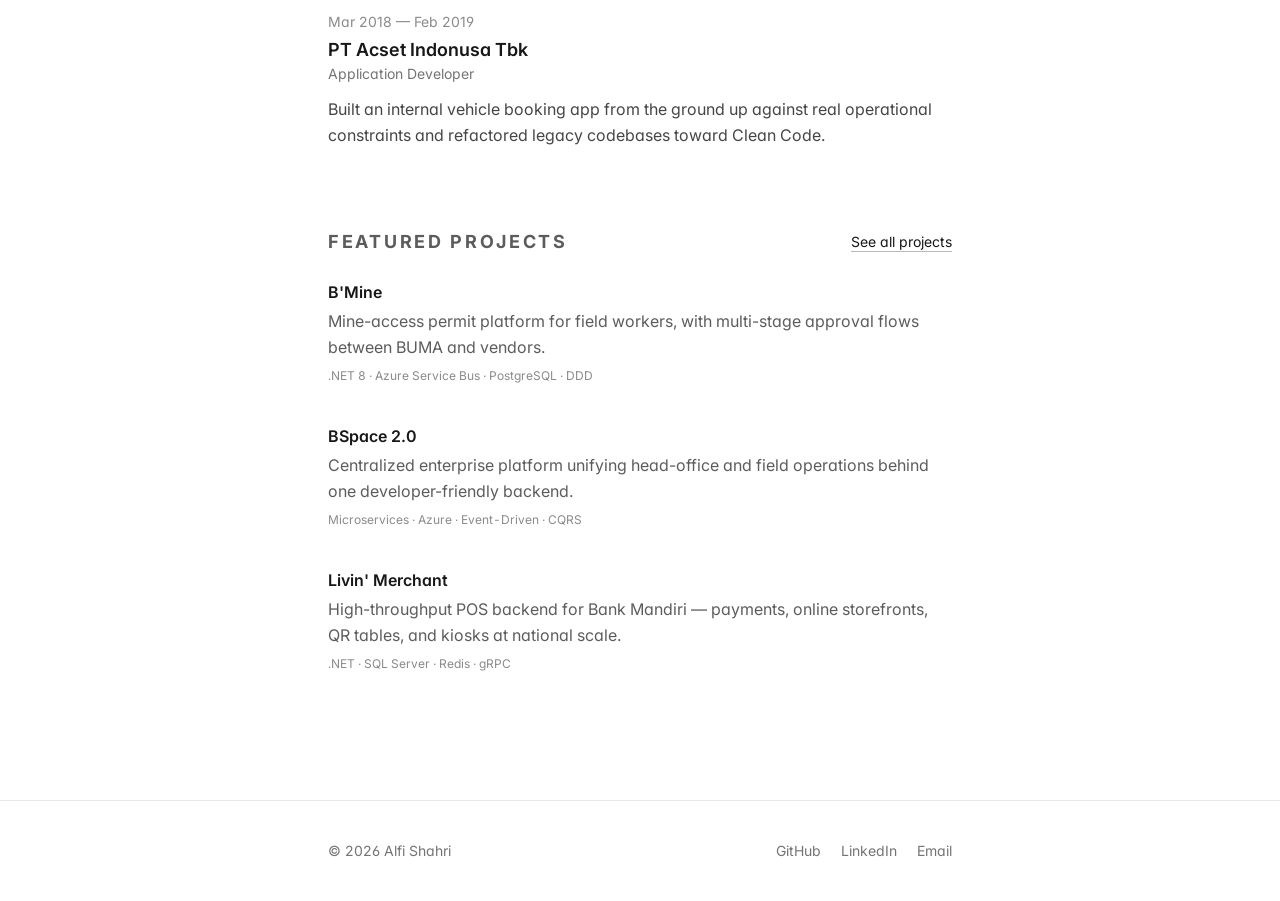
==== commit 92316b9d: "deploy: f570dc8f89cdd4a74b7ad0192e47c382ea35613d alshadev/private-profile@f570dc8f89cdd4a74b7ad0192e" ====
--- a/index.html
+++ b/index.html
@@ -5,7 +5,7 @@
         const theme = stored ?? (prefersDark ? 'dark' : 'light');
         document.documentElement.classList.toggle('dark', theme === 'dark');
       })();
-    </script><link rel="stylesheet" href="/_astro/Section.sy3hGgss.css"></head> <body class="min-h-screen flex flex-col"> <header class="w-full"> <div class="max-w-readable mx-auto px-6 py-8 flex items-center justify-between"> <a href="/" class="font-semibold tracking-tightest text-lg no-underline">A.S.</a> <nav class="flex items-center gap-6 text-sm"> <a href="/work" class="no-underline text-ink/60 dark:text-paper/60 hover:text-ink dark:hover:text-paper"> Work </a><a href="/projects" class="no-underline text-ink/60 dark:text-paper/60 hover:text-ink dark:hover:text-paper"> Projects </a><a href="/uses" class="no-underline text-ink/60 dark:text-paper/60 hover:text-ink dark:hover:text-paper"> Uses </a><a href="/now" class="no-underline text-ink/60 dark:text-paper/60 hover:text-ink dark:hover:text-paper"> Now </a> <button id="theme-toggle" type="button" aria-label="Toggle color theme" class="inline-flex items-center justify-center w-8 h-8 rounded-full text-ink/70 dark:text-paper/70 hover:text-ink dark:hover:text-paper transition-colors"> <svg class="block dark:hidden" xmlns="http://www.w3.org/2000/svg" width="16" height="16" viewBox="0 0 24 24" fill="none" stroke="currentColor" stroke-width="2" stroke-linecap="round" stroke-linejoin="round"><path d="M21 12.79A9 9 0 1 1 11.21 3 7 7 0 0 0 21 12.79Z"></path></svg> <svg class="hidden dark:block" xmlns="http://www.w3.org/2000/svg" width="16" height="16" viewBox="0 0 24 24" fill="none" stroke="currentColor" stroke-width="2" stroke-linecap="round" stroke-linejoin="round"><circle cx="12" cy="12" r="4"></circle><path d="M12 2v2M12 20v2M4.93 4.93l1.41 1.41M17.66 17.66l1.41 1.41M2 12h2M20 12h2M4.93 19.07l1.41-1.41M17.66 6.34l1.41-1.41"></path></svg> </button> <script>
+    </script><link rel="stylesheet" href="/_astro/Section.BPBS9SFm.css"></head> <body class="min-h-screen flex flex-col"> <header class="w-full"> <div class="max-w-readable mx-auto px-6 py-8 flex items-center justify-between"> <a href="/" class="font-semibold tracking-tightest text-lg no-underline">A.S.</a> <nav class="flex items-center gap-6 text-sm"> <a href="/work" class="no-underline text-ink/60 dark:text-paper/60 hover:text-ink dark:hover:text-paper"> Work </a><a href="/projects" class="no-underline text-ink/60 dark:text-paper/60 hover:text-ink dark:hover:text-paper"> Projects </a><a href="/uses" class="no-underline text-ink/60 dark:text-paper/60 hover:text-ink dark:hover:text-paper"> Uses </a><a href="/now" class="no-underline text-ink/60 dark:text-paper/60 hover:text-ink dark:hover:text-paper"> Now </a> <button id="theme-toggle" type="button" aria-label="Toggle color theme" class="inline-flex items-center justify-center w-8 h-8 rounded-full text-ink/70 dark:text-paper/70 hover:text-ink dark:hover:text-paper transition-colors"> <svg class="block dark:hidden" xmlns="http://www.w3.org/2000/svg" width="16" height="16" viewBox="0 0 24 24" fill="none" stroke="currentColor" stroke-width="2" stroke-linecap="round" stroke-linejoin="round"><path d="M21 12.79A9 9 0 1 1 11.21 3 7 7 0 0 0 21 12.79Z"></path></svg> <svg class="hidden dark:block" xmlns="http://www.w3.org/2000/svg" width="16" height="16" viewBox="0 0 24 24" fill="none" stroke="currentColor" stroke-width="2" stroke-linecap="round" stroke-linejoin="round"><circle cx="12" cy="12" r="4"></circle><path d="M12 2v2M12 20v2M4.93 4.93l1.41 1.41M17.66 17.66l1.41 1.41M2 12h2M20 12h2M4.93 19.07l1.41-1.41M17.66 6.34l1.41-1.41"></path></svg> </button> <script>
   (() => {
     const btn = document.getElementById('theme-toggle');
     if (!btn) return;
@@ -23,7 +23,7 @@
       cloud infrastructure, and resilient system architecture.
 </p> <p class="mt-6 text-sm text-ink/60 dark:text-paper/60 border-l-[3px] border-ink/20 dark:border-paper/20 pl-4 py-0.5">
 7+ years building enterprise-grade backend systems
-</p> </section>  <section id="what-i-do" class="max-w-readable mx-auto px-6 py-8 "> <div class="flex items-center justify-between mb-6"> <h2 class="text-lg font-bold uppercase tracking-[0.15em] text-ink/70 dark:text-paper/70"> What I do </h2> <a href="#what-i-do" class="text-ink/30 hover:text-ink dark:text-paper/30 dark:hover:text-paper transition-colors" aria-label="Link to What I do"> <svg class="size-4" fill="none" stroke="currentColor" viewBox="0 0 24 24" xmlns="http://www.w3.org/2000/svg"> <path stroke-linecap="round" stroke-linejoin="round" stroke-width="2" d="M13.828 10.172a4 4 0 00-5.656 0l-4 4a4 4 0 105.656 5.656l1.102-1.101m-.758-4.899a4 4 0 005.656 0l4-4a4 4 0 00-5.656-5.656l-1.1 1.1"></path> </svg> </a> </div>  <div class="grid grid-cols-1 sm:grid-cols-2 gap-10"> <div> <h3 class="font-semibold text-base mb-2">Backend &amp; Architecture</h3> <p class="text-ink/70 dark:text-paper/70 leading-relaxed">Building enterprise backends in <strong class='font-semibold text-ink dark:text-paper'>C#</strong> and <strong class='font-semibold text-ink dark:text-paper'>.NET 8/10</strong> across banking, mining, tax, GRC, and construction. I lean on <strong class='font-semibold text-ink dark:text-paper'>Clean Architecture</strong>, <strong class='font-semibold text-ink dark:text-paper'>DDD</strong>, <strong class='font-semibold text-ink dark:text-paper'>CQRS</strong>, and <strong class='font-semibold text-ink dark:text-paper'>Vertical Slice</strong> to keep complex domains maintainable — and I've taken monoliths to <strong class='font-semibold text-ink dark:text-paper'>modular</strong> and <strong class='font-semibold text-ink dark:text-paper'>microservice</strong> systems without rewrite-from-scratch theater.</p> </div><div> <h3 class="font-semibold text-base mb-2">Platform Engineering &amp; Golden Paths</h3> <p class="text-ink/70 dark:text-paper/70 leading-relaxed">I build the boring layer that makes product teams fast: <strong class='font-semibold text-ink dark:text-paper'>shared packages</strong> and building blocks that cut new-project bootstrap time by roughly half, a centralized <strong class='font-semibold text-ink dark:text-paper'>OAuth2 / OIDC Identity Provider</strong> securing the app portfolio, and a security package enforcing <strong class='font-semibold text-ink dark:text-paper'>OWASP Top 10</strong> uniformly across every microservice.</p> </div><div> <h3 class="font-semibold text-base mb-2">Cloud, Events &amp; Observability</h3> <p class="text-ink/70 dark:text-paper/70 leading-relaxed">Designing event-driven systems on <strong class='font-semibold text-ink dark:text-paper'>Azure Service Bus</strong>, <strong class='font-semibold text-ink dark:text-paper'>Kafka</strong>, and <strong class='font-semibold text-ink dark:text-paper'>RabbitMQ</strong>, deployed across <strong class='font-semibold text-ink dark:text-paper'>Azure</strong>, <strong class='font-semibold text-ink dark:text-paper'>Kubernetes</strong>, and on-prem. Production is observable by default — <strong class='font-semibold text-ink dark:text-paper'>OpenTelemetry</strong>, <strong class='font-semibold text-ink dark:text-paper'>Serilog</strong>, <strong class='font-semibold text-ink dark:text-paper'>Seq</strong>, <strong class='font-semibold text-ink dark:text-paper'>App Insights</strong> — because you can't fix what you can't see.</p> </div><div> <h3 class="font-semibold text-base mb-2">AI-Augmented SDLC &amp; Exploring</h3> <p class="text-ink/70 dark:text-paper/70 leading-relaxed">Actively piloting <strong class='font-semibold text-ink dark:text-paper'>agentic AI</strong> (GitHub Copilot, Cursor, Claude Code) inside the development workflow to compress routine work without dropping production-grade quality. Going deeper into <strong class='font-semibold text-ink dark:text-paper'>Go</strong> for high-concurrency services and the <strong class='font-semibold text-ink dark:text-paper'>GCP</strong> ecosystem alongside Azure.</p> </div> </div> <p class="mt-8 text-sm italic text-ink/60 dark:text-paper/60">
+</p> </section>  <section id="what-i-do" class="max-w-readable mx-auto px-6 py-8 "> <div class="flex items-center justify-between mb-6"> <h2 class="text-lg font-bold uppercase tracking-[0.15em] text-ink/70 dark:text-paper/70"> What I do </h2> <a href="#what-i-do" class="text-ink/30 hover:text-ink dark:text-paper/30 dark:hover:text-paper transition-colors" aria-label="Link to What I do"> <svg class="size-4" fill="none" stroke="currentColor" viewBox="0 0 24 24" xmlns="http://www.w3.org/2000/svg"> <path stroke-linecap="round" stroke-linejoin="round" stroke-width="2" d="M13.828 10.172a4 4 0 00-5.656 0l-4 4a4 4 0 105.656 5.656l1.102-1.101m-.758-4.899a4 4 0 005.656 0l4-4a4 4 0 00-5.656-5.656l-1.1 1.1"></path> </svg> </a> </div>  <div class="grid grid-cols-1 sm:grid-cols-2 gap-10"> <div> <h3 class="font-semibold text-base mb-2">Backend &amp; Architecture</h3> <p class="text-ink/60 dark:text-paper/60 leading-relaxed text-sm">Building enterprise backends in <strong class='font-semibold text-ink/75 dark:text-paper/75'>C#</strong> and <strong class='font-semibold text-ink/75 dark:text-paper/75'>.NET 8/10</strong> across banking, mining, tax, GRC, and construction. I lean on <strong class='font-semibold text-ink/75 dark:text-paper/75'>Clean Architecture</strong>, <strong class='font-semibold text-ink/75 dark:text-paper/75'>DDD</strong>, <strong class='font-semibold text-ink/75 dark:text-paper/75'>CQRS</strong>, and <strong class='font-semibold text-ink/75 dark:text-paper/75'>Vertical Slice</strong> to keep complex domains maintainable — and I've taken monoliths to <strong class='font-semibold text-ink/75 dark:text-paper/75'>modular</strong> and <strong class='font-semibold text-ink/75 dark:text-paper/75'>microservice</strong> systems without rewrite-from-scratch theater.</p> </div><div> <h3 class="font-semibold text-base mb-2">Platform Engineering &amp; Golden Paths</h3> <p class="text-ink/60 dark:text-paper/60 leading-relaxed text-sm">I build the boring layer that makes product teams fast: <strong class='font-semibold text-ink/75 dark:text-paper/75'>shared packages</strong> and building blocks that cut new-project bootstrap time by roughly half, a centralized <strong class='font-semibold text-ink/75 dark:text-paper/75'>OAuth2 / OIDC Identity Provider</strong> securing the app portfolio, and a security package enforcing <strong class='font-semibold text-ink/75 dark:text-paper/75'>OWASP Top 10</strong> uniformly across every microservice.</p> </div><div> <h3 class="font-semibold text-base mb-2">Cloud, Events &amp; Observability</h3> <p class="text-ink/60 dark:text-paper/60 leading-relaxed text-sm">Designing event-driven systems on <strong class='font-semibold text-ink/75 dark:text-paper/75'>Azure Service Bus</strong>, <strong class='font-semibold text-ink/75 dark:text-paper/75'>Kafka</strong>, and <strong class='font-semibold text-ink/75 dark:text-paper/75'>RabbitMQ</strong>, deployed across <strong class='font-semibold text-ink/75 dark:text-paper/75'>Azure</strong>, <strong class='font-semibold text-ink/75 dark:text-paper/75'>Kubernetes</strong>, and on-prem. Production is observable by default — <strong class='font-semibold text-ink/75 dark:text-paper/75'>OpenTelemetry</strong>, <strong class='font-semibold text-ink/75 dark:text-paper/75'>Serilog</strong>, <strong class='font-semibold text-ink/75 dark:text-paper/75'>Seq</strong>, <strong class='font-semibold text-ink/75 dark:text-paper/75'>App Insights</strong> — because you can't fix what you can't see.</p> </div><div> <h3 class="font-semibold text-base mb-2">AI-Augmented SDLC &amp; Exploring</h3> <p class="text-ink/60 dark:text-paper/60 leading-relaxed text-sm">Actively piloting <strong class='font-semibold text-ink/75 dark:text-paper/75'>agentic AI</strong> (GitHub Copilot, Cursor, Claude Code) inside the development workflow to compress routine work without dropping production-grade quality. Going deeper into <strong class='font-semibold text-ink/75 dark:text-paper/75'>Go</strong> for high-concurrency services and the <strong class='font-semibold text-ink/75 dark:text-paper/75'>GCP</strong> ecosystem alongside Azure.</p> </div> </div> <p class="mt-8 text-sm italic text-ink/60 dark:text-paper/60">
 What I'm focused on this quarter →
 <a href="/now" class="text-ink/80 dark:text-paper/80 hover:text-ink dark:hover:text-paper underline underline-offset-4 not-italic">/now</a> </p>  </section>  <section id="work" class="max-w-readable mx-auto px-6 py-8 "> <div class="flex items-center justify-between mb-6"> <h2 class="text-lg font-bold uppercase tracking-[0.15em] text-ink/70 dark:text-paper/70"> Experience </h2> <a href="/work" class="text-sm underline underline-offset-4 decoration-ink/30 dark:decoration-paper/30 hover:decoration-ink dark:hover:decoration-paper text-ink dark:text-paper transition-colors"> See all work </a> </div>  <ol class="space-y-10"> <li> <div class="p-6 rounded-xl bg-ink/[0.03] dark:bg-paper/[0.03] border border-ink/10 dark:border-paper/10"> <p class="text-xs text-ink/70 dark:text-paper/70 tracking-wider mb-2"> Mar 2025 — Present &bull;
-</p> <div class="mb-4"> <p class="font-semibold text-lg">PT Bukit Makmur Mandiri Utama</p> <p class="text-ink/60 dark:text-paper/60 text-sm">Backend Software Engineer</p> </div> <p class="text-ink/80 dark:text-paper/80 leading-relaxed"> Engineering the backend strategy and building resilient Event-Driven Architecture on Azure Service Bus for internal enterprise platforms. </p> </div> </li><li> <div class="mb-4"> <p class="text-ink/50 dark:text-paper/50 text-sm mb-1">Jul 2024 — Dec 2024</p> <p class="font-semibold text-lg">PT Bank Mandiri (Persero) Tbk</p> <p class="text-ink/60 dark:text-paper/60 text-sm mb-3">Backend Software Engineer — Livin&#39; Merchant</p> <p class="text-ink/80 dark:text-paper/80 leading-relaxed"> Built core backend features for a POS serving millions of merchants, with a hard bar on latency and concurrency. </p> </div> </li><li> <div class="mb-4"> <p class="text-ink/50 dark:text-paper/50 text-sm mb-1">Apr 2019 — Jul 2024</p> <p class="font-semibold text-lg">PT Crowe Indonesia Teknologi</p> <p class="text-ink/60 dark:text-paper/60 text-sm mb-3">Software Engineer</p> <p class="text-ink/80 dark:text-paper/80 leading-relaxed"> Led enterprise-scale application development, architected shared libraries, and rebuilt monoliths into modular systems. </p> </div> </li><li> <div class="mb-4"> <p class="text-ink/50 dark:text-paper/50 text-sm mb-1">Mar 2018 — Feb 2019</p> <p class="font-semibold text-lg">PT Acset Indonusa Tbk</p> <p class="text-ink/60 dark:text-paper/60 text-sm mb-3">Application Developer</p> <p class="text-ink/80 dark:text-paper/80 leading-relaxed"> Built an internal vehicle booking app from the ground up against real operational constraints and refactored legacy codebases toward Clean Code. </p> </div> </li> </ol>  </section>  <section id="projects" class="max-w-readable mx-auto px-6 py-8 "> <div class="flex items-center justify-between mb-6"> <h2 class="text-lg font-bold uppercase tracking-[0.15em] text-ink/70 dark:text-paper/70"> Featured projects </h2> <a href="/projects" class="text-sm underline underline-offset-4 decoration-ink/30 dark:decoration-paper/30 hover:decoration-ink dark:hover:decoration-paper text-ink dark:text-paper transition-colors"> See all projects </a> </div>  <div class="space-y-10"> <article> <h3 class="font-semibold text-base mb-1">B&#39;Mine</h3> <p class="text-ink/70 dark:text-paper/70 leading-relaxed"> Mine-access permit platform for field workers, with multi-stage approval flows between BUMA and vendors. </p> <p class="mt-2 text-xs text-ink/50 dark:text-paper/50 tabular-nums"> .NET 8 · Azure Service Bus · PostgreSQL · DDD </p> </article><article> <h3 class="font-semibold text-base mb-1">BSpace 2.0</h3> <p class="text-ink/70 dark:text-paper/70 leading-relaxed"> Centralized enterprise platform unifying head-office and field operations behind one developer-friendly backend. </p> <p class="mt-2 text-xs text-ink/50 dark:text-paper/50 tabular-nums"> Microservices · Azure · Event-Driven · CQRS </p> </article><article> <h3 class="font-semibold text-base mb-1">Livin&#39; Merchant</h3> <p class="text-ink/70 dark:text-paper/70 leading-relaxed"> High-throughput POS backend for Bank Mandiri — payments, online storefronts, QR tables, and kiosks at national scale. </p> <p class="mt-2 text-xs text-ink/50 dark:text-paper/50 tabular-nums"> .NET · SQL Server · Redis · gRPC </p> </article> </div>  </section>  </main> <footer class="w-full border-t border-ink/10 dark:border-paper/10 mt-24"> <div class="max-w-readable mx-auto px-6 py-10 flex flex-col sm:flex-row items-start sm:items-center justify-between gap-4 text-sm text-ink/60 dark:text-paper/60"> <p>© 2026 Alfi Shahri</p> <div class="flex items-center gap-5"> <a href="https://github.com/alshadev" target="_blank" rel="noopener" class="no-underline hover:text-ink dark:hover:text-paper">GitHub</a> <a href="https://linkedin.com/in/alfishahri" target="_blank" rel="noopener" class="no-underline hover:text-ink dark:hover:text-paper">LinkedIn</a> <a href="mailto:alfishahri.dev@gmail.com" class="no-underline hover:text-ink dark:hover:text-paper">Email</a> </div> </div> </footer> </body></html>+</p> <div class="mb-4"> <p class="font-semibold text-lg">PT Bukit Makmur Mandiri Utama</p> <p class="text-ink/60 dark:text-paper/60 text-sm"> Backend Software Engineer </p> </div> <p class="text-ink/80 dark:text-paper/80 leading-relaxed"> Engineering the backend strategy and building resilient Event-Driven Architecture on Azure Service Bus for internal enterprise platforms. </p> </div> </li><li> <div class="mb-4"> <p class="text-ink/50 dark:text-paper/50 text-sm mb-1"> Jul 2024 — Dec 2024 </p> <p class="font-semibold text-lg">PT Bank Mandiri (Persero) Tbk</p> <p class="text-ink/60 dark:text-paper/60 text-sm mb-3"> Backend Software Engineer — Livin&#39; Merchant </p> <p class="text-ink/80 dark:text-paper/80 leading-relaxed"> Built core backend features for a POS serving millions of merchants, with a hard bar on latency and concurrency. </p> </div> </li><li> <div class="mb-4"> <p class="text-ink/50 dark:text-paper/50 text-sm mb-1"> Apr 2019 — Jul 2024 </p> <p class="font-semibold text-lg">PT Crowe Indonesia Teknologi</p> <p class="text-ink/60 dark:text-paper/60 text-sm mb-3"> Software Engineer </p> <p class="text-ink/80 dark:text-paper/80 leading-relaxed"> Led enterprise-scale application development, architected shared libraries, and rebuilt monoliths into modular systems. </p> </div> </li><li> <div class="mb-4"> <p class="text-ink/50 dark:text-paper/50 text-sm mb-1"> Mar 2018 — Feb 2019 </p> <p class="font-semibold text-lg">PT Acset Indonusa Tbk</p> <p class="text-ink/60 dark:text-paper/60 text-sm mb-3"> Application Developer </p> <p class="text-ink/80 dark:text-paper/80 leading-relaxed"> Built an internal vehicle booking app from the ground up against real operational constraints and refactored legacy codebases toward Clean Code. </p> </div> </li> </ol>  </section>  <section id="projects" class="max-w-readable mx-auto px-6 py-8 "> <div class="flex items-center justify-between mb-6"> <h2 class="text-lg font-bold uppercase tracking-[0.15em] text-ink/70 dark:text-paper/70"> Featured projects </h2> <a href="/projects" class="text-sm underline underline-offset-4 decoration-ink/30 dark:decoration-paper/30 hover:decoration-ink dark:hover:decoration-paper text-ink dark:text-paper transition-colors"> See all projects </a> </div>  <div class="space-y-10"> <article> <h3 class="font-semibold text-base mb-1">B&#39;Mine</h3> <p class="text-ink/70 dark:text-paper/70 leading-relaxed"> Mine-access permit platform for field workers, with multi-stage approval flows between BUMA and vendors. </p> <p class="mt-2 text-xs text-ink/50 dark:text-paper/50 tabular-nums"> .NET 8 · Azure Service Bus · PostgreSQL · DDD </p> </article><article> <h3 class="font-semibold text-base mb-1">BSpace 2.0</h3> <p class="text-ink/70 dark:text-paper/70 leading-relaxed"> Centralized enterprise platform unifying head-office and field operations behind one developer-friendly backend. </p> <p class="mt-2 text-xs text-ink/50 dark:text-paper/50 tabular-nums"> Microservices · Azure · Event-Driven · CQRS </p> </article><article> <h3 class="font-semibold text-base mb-1">Livin&#39; Merchant</h3> <p class="text-ink/70 dark:text-paper/70 leading-relaxed"> High-throughput POS backend for Bank Mandiri — payments, online storefronts, QR tables, and kiosks at national scale. </p> <p class="mt-2 text-xs text-ink/50 dark:text-paper/50 tabular-nums"> .NET · SQL Server · Redis · gRPC </p> </article> </div>  </section>  </main> <footer class="w-full border-t border-ink/10 dark:border-paper/10 mt-24"> <div class="max-w-readable mx-auto px-6 py-10 flex flex-col sm:flex-row items-start sm:items-center justify-between gap-4 text-sm text-ink/60 dark:text-paper/60"> <p>© 2026 Alfi Shahri</p> <div class="flex items-center gap-5"> <a href="https://github.com/alshadev" target="_blank" rel="noopener" class="no-underline hover:text-ink dark:hover:text-paper">GitHub</a> <a href="https://linkedin.com/in/alfishahri" target="_blank" rel="noopener" class="no-underline hover:text-ink dark:hover:text-paper">LinkedIn</a> <a href="mailto:alfishahri.dev@gmail.com" class="no-underline hover:text-ink dark:hover:text-paper">Email</a> </div> </div> </footer> </body></html>
--- a/_astro/Section.BPBS9SFm.css
+++ b/_astro/Section.BPBS9SFm.css
@@ -0,0 +1 @@
+@layer properties{@supports (((-webkit-hyphens:none)) and (not (margin-trim:inline))) or ((-moz-orient:inline) and (not (color:rgb(from red r g b)))){*,:before,:after,::backdrop{--tw-space-y-reverse:0;--tw-divide-y-reverse:0;--tw-border-style:solid;--tw-leading:initial;--tw-font-weight:initial;--tw-tracking:initial;--tw-ordinal:initial;--tw-slashed-zero:initial;--tw-numeric-figure:initial;--tw-numeric-spacing:initial;--tw-numeric-fraction:initial}}}@layer theme{:root,:host{--font-sans:Inter, ui-sans-serif, system-ui, -apple-system, Segoe UI, Roboto, sans-serif;--font-mono:ui-monospace, SFMono-Regular, Menlo, Monaco, Consolas, "Liberation Mono", "Courier New", monospace;--spacing:.25rem;--text-xs:.75rem;--text-xs--line-height:calc(1 / .75);--text-sm:.875rem;--text-sm--line-height:calc(1.25 / .875);--text-base:1rem;--text-base--line-height: 1.5 ;--text-lg:1.125rem;--text-lg--line-height:calc(1.75 / 1.125);--text-xl:1.25rem;--text-xl--line-height:calc(1.75 / 1.25);--text-3xl:1.875rem;--text-3xl--line-height: 1.2 ;--font-weight-semibold:600;--font-weight-bold:700;--tracking-wider:.05em;--leading-tight:1.25;--leading-relaxed:1.625;--radius-sm:.25rem;--radius-xl:.75rem;--default-transition-duration:.15s;--default-transition-timing-function:cubic-bezier(.4, 0, .2, 1);--default-font-family:var(--font-sans);--default-mono-font-family:var(--font-mono);--font-display:Inter, ui-sans-serif, system-ui, sans-serif;--color-ink:#171717;--color-paper:#fff;--max-width-readable:42rem;--tracking-tightest:-.04em}}@layer base{*,:after,:before,::backdrop{box-sizing:border-box;border:0 solid;margin:0;padding:0}::file-selector-button{box-sizing:border-box;border:0 solid;margin:0;padding:0}html,:host{-webkit-text-size-adjust:100%;tab-size:4;line-height:1.5;font-family:var(--default-font-family,ui-sans-serif, system-ui, sans-serif, "Apple Color Emoji", "Segoe UI Emoji", "Segoe UI Symbol", "Noto Color Emoji");font-feature-settings:var(--default-font-feature-settings,normal);font-variation-settings:var(--default-font-variation-settings,normal);-webkit-tap-highlight-color:transparent}hr{height:0;color:inherit;border-top-width:1px}abbr:where([title]){-webkit-text-decoration:underline dotted;text-decoration:underline dotted}h1,h2,h3,h4,h5,h6{font-size:inherit;font-weight:inherit}a{color:inherit;-webkit-text-decoration:inherit;text-decoration:inherit}b,strong{font-weight:bolder}code,kbd,samp,pre{font-family:var(--default-mono-font-family,ui-monospace, SFMono-Regular, Menlo, Monaco, Consolas, "Liberation Mono", "Courier New", monospace);font-feature-settings:var(--default-mono-font-feature-settings,normal);font-variation-settings:var(--default-mono-font-variation-settings,normal);font-size:1em}small{font-size:80%}sub,sup{vertical-align:baseline;font-size:75%;line-height:0;position:relative}sub{bottom:-.25em}sup{top:-.5em}table{text-indent:0;border-color:inherit;border-collapse:collapse}:-moz-focusring{outline:auto}progress{vertical-align:baseline}summary{display:list-item}ol,ul,menu{list-style:none}img,svg,video,canvas,audio,iframe,embed,object{vertical-align:middle;display:block}img,video{max-width:100%;height:auto}button,input,select,optgroup,textarea{font:inherit;font-feature-settings:inherit;font-variation-settings:inherit;letter-spacing:inherit;color:inherit;opacity:1;background-color:#0000;border-radius:0}::file-selector-button{font:inherit;font-feature-settings:inherit;font-variation-settings:inherit;letter-spacing:inherit;color:inherit;opacity:1;background-color:#0000;border-radius:0}:where(select:is([multiple],[size])) optgroup{font-weight:bolder}:where(select:is([multiple],[size])) optgroup option{padding-inline-start:20px}::file-selector-button{margin-inline-end:4px}::placeholder{opacity:1}@supports (not ((-webkit-appearance:-apple-pay-button))) or (contain-intrinsic-size:1px){::placeholder{color:currentColor}@supports (color:color-mix(in lab,red,red)){::placeholder{color:color-mix(in oklab,currentcolor 50%,transparent)}}}textarea{resize:vertical}::-webkit-search-decoration{-webkit-appearance:none}::-webkit-date-and-time-value{min-height:1lh;text-align:inherit}::-webkit-datetime-edit{display:inline-flex}::-webkit-datetime-edit-fields-wrapper{padding:0}::-webkit-datetime-edit{padding-block:0}::-webkit-datetime-edit-year-field{padding-block:0}::-webkit-datetime-edit-month-field{padding-block:0}::-webkit-datetime-edit-day-field{padding-block:0}::-webkit-datetime-edit-hour-field{padding-block:0}::-webkit-datetime-edit-minute-field{padding-block:0}::-webkit-datetime-edit-second-field{padding-block:0}::-webkit-datetime-edit-millisecond-field{padding-block:0}::-webkit-datetime-edit-meridiem-field{padding-block:0}::-webkit-calendar-picker-indicator{line-height:1}:-moz-ui-invalid{box-shadow:none}button,input:where([type=button],[type=reset],[type=submit]){appearance:button}::file-selector-button{appearance:button}::-webkit-inner-spin-button{height:auto}::-webkit-outer-spin-button{height:auto}[hidden]:where(:not([hidden=until-found])){display:none!important}}@layer components;@layer utilities{.static{position:static}.start{inset-inline-start:var(--spacing)}.mx-auto{margin-inline:auto}.mt-2{margin-top:calc(var(--spacing) * 2)}.mt-6{margin-top:calc(var(--spacing) * 6)}.mt-8{margin-top:calc(var(--spacing) * 8)}.mt-24{margin-top:calc(var(--spacing) * 24)}.mb-1{margin-bottom:calc(var(--spacing) * 1)}.mb-2{margin-bottom:calc(var(--spacing) * 2)}.mb-3{margin-bottom:calc(var(--spacing) * 3)}.mb-4{margin-bottom:calc(var(--spacing) * 4)}.mb-5{margin-bottom:calc(var(--spacing) * 5)}.mb-6{margin-bottom:calc(var(--spacing) * 6)}.mb-8{margin-bottom:calc(var(--spacing) * 8)}.mb-10{margin-bottom:calc(var(--spacing) * 10)}.mb-12{margin-bottom:calc(var(--spacing) * 12)}.block{display:block}.flex{display:flex}.grid{display:grid}.hidden{display:none}.inline-flex{display:inline-flex}.size-4{width:calc(var(--spacing) * 4);height:calc(var(--spacing) * 4)}.h-8{height:calc(var(--spacing) * 8)}.min-h-screen{min-height:100vh}.w-8{width:calc(var(--spacing) * 8)}.w-full{width:100%}.max-w-readable{max-width:var(--max-width-readable)}.flex-1{flex:1}.list-disc{list-style-type:disc}.grid-cols-1{grid-template-columns:repeat(1,minmax(0,1fr))}.grid-cols-3{grid-template-columns:repeat(3,minmax(0,1fr))}.flex-col{flex-direction:column}.flex-wrap{flex-wrap:wrap}.items-center{align-items:center}.items-start{align-items:flex-start}.justify-between{justify-content:space-between}.justify-center{justify-content:center}.gap-0\.5{gap:calc(var(--spacing) * .5)}.gap-1{gap:calc(var(--spacing) * 1)}.gap-1\.5{gap:calc(var(--spacing) * 1.5)}.gap-2{gap:calc(var(--spacing) * 2)}.gap-4{gap:calc(var(--spacing) * 4)}.gap-5{gap:calc(var(--spacing) * 5)}.gap-6{gap:calc(var(--spacing) * 6)}.gap-10{gap:calc(var(--spacing) * 10)}:where(.space-y-1\.5>:not(:last-child)){--tw-space-y-reverse:0;margin-block-start:calc(calc(var(--spacing) * 1.5) * var(--tw-space-y-reverse));margin-block-end:calc(calc(var(--spacing) * 1.5) * calc(1 - var(--tw-space-y-reverse)))}:where(.space-y-6>:not(:last-child)){--tw-space-y-reverse:0;margin-block-start:calc(calc(var(--spacing) * 6) * var(--tw-space-y-reverse));margin-block-end:calc(calc(var(--spacing) * 6) * calc(1 - var(--tw-space-y-reverse)))}:where(.space-y-8>:not(:last-child)){--tw-space-y-reverse:0;margin-block-start:calc(calc(var(--spacing) * 8) * var(--tw-space-y-reverse));margin-block-end:calc(calc(var(--spacing) * 8) * calc(1 - var(--tw-space-y-reverse)))}:where(.space-y-10>:not(:last-child)){--tw-space-y-reverse:0;margin-block-start:calc(calc(var(--spacing) * 10) * var(--tw-space-y-reverse));margin-block-end:calc(calc(var(--spacing) * 10) * calc(1 - var(--tw-space-y-reverse)))}:where(.space-y-14>:not(:last-child)){--tw-space-y-reverse:0;margin-block-start:calc(calc(var(--spacing) * 14) * var(--tw-space-y-reverse));margin-block-end:calc(calc(var(--spacing) * 14) * calc(1 - var(--tw-space-y-reverse)))}:where(.space-y-16>:not(:last-child)){--tw-space-y-reverse:0;margin-block-start:calc(calc(var(--spacing) * 16) * var(--tw-space-y-reverse));margin-block-end:calc(calc(var(--spacing) * 16) * calc(1 - var(--tw-space-y-reverse)))}:where(.divide-y>:not(:last-child)){--tw-divide-y-reverse:0;border-bottom-style:var(--tw-border-style);border-top-style:var(--tw-border-style);border-top-width:calc(1px * var(--tw-divide-y-reverse));border-bottom-width:calc(1px * calc(1 - var(--tw-divide-y-reverse)))}:where(.divide-ink\/10>:not(:last-child)){border-color:#1717171a}@supports (color:color-mix(in lab,red,red)){:where(.divide-ink\/10>:not(:last-child)){border-color:color-mix(in oklab,var(--color-ink) 10%,transparent)}}:where(.divide-ink\/\[0\.06\]>:not(:last-child)){border-color:#1717170f}@supports (color:color-mix(in lab,red,red)){:where(.divide-ink\/\[0\.06\]>:not(:last-child)){border-color:color-mix(in oklab,var(--color-ink) 6%,transparent)}}.scroll-smooth{scroll-behavior:smooth}.rounded-full{border-radius:3.40282e38px}.rounded-sm{border-radius:var(--radius-sm)}.rounded-xl{border-radius:var(--radius-xl)}.border{border-style:var(--tw-border-style);border-width:1px}.border-y{border-block-style:var(--tw-border-style);border-block-width:1px}.border-t{border-top-style:var(--tw-border-style);border-top-width:1px}.border-l{border-left-style:var(--tw-border-style);border-left-width:1px}.border-l-2{border-left-style:var(--tw-border-style);border-left-width:2px}.border-l-\[3px\]{border-left-style:var(--tw-border-style);border-left-width:3px}.border-ink\/10{border-color:#1717171a}@supports (color:color-mix(in lab,red,red)){.border-ink\/10{border-color:color-mix(in oklab,var(--color-ink) 10%,transparent)}}.border-ink\/15{border-color:#17171726}@supports (color:color-mix(in lab,red,red)){.border-ink\/15{border-color:color-mix(in oklab,var(--color-ink) 15%,transparent)}}.border-ink\/20{border-color:#17171733}@supports (color:color-mix(in lab,red,red)){.border-ink\/20{border-color:color-mix(in oklab,var(--color-ink) 20%,transparent)}}.border-ink\/\[0\.06\]{border-color:#1717170f}@supports (color:color-mix(in lab,red,red)){.border-ink\/\[0\.06\]{border-color:color-mix(in oklab,var(--color-ink) 6%,transparent)}}.bg-ink\/\[0\.03\]{background-color:#17171708}@supports (color:color-mix(in lab,red,red)){.bg-ink\/\[0\.03\]{background-color:color-mix(in oklab,var(--color-ink) 3%,transparent)}}.p-6{padding:calc(var(--spacing) * 6)}.px-2{padding-inline:calc(var(--spacing) * 2)}.px-6{padding-inline:calc(var(--spacing) * 6)}.py-0\.5{padding-block:calc(var(--spacing) * .5)}.py-1{padding-block:calc(var(--spacing) * 1)}.py-2{padding-block:calc(var(--spacing) * 2)}.py-4{padding-block:calc(var(--spacing) * 4)}.py-6{padding-block:calc(var(--spacing) * 6)}.py-8{padding-block:calc(var(--spacing) * 8)}.py-10{padding-block:calc(var(--spacing) * 10)}.pt-0\.5{padding-top:calc(var(--spacing) * .5)}.pt-6{padding-top:calc(var(--spacing) * 6)}.pb-12{padding-bottom:calc(var(--spacing) * 12)}.pl-4{padding-left:calc(var(--spacing) * 4)}.pl-5{padding-left:calc(var(--spacing) * 5)}.font-display{font-family:var(--font-display)}.text-3xl{font-size:var(--text-3xl);line-height:var(--tw-leading,var(--text-3xl--line-height))}.text-base{font-size:var(--text-base);line-height:var(--tw-leading,var(--text-base--line-height))}.text-lg{font-size:var(--text-lg);line-height:var(--tw-leading,var(--text-lg--line-height))}.text-sm{font-size:var(--text-sm);line-height:var(--tw-leading,var(--text-sm--line-height))}.text-xs{font-size:var(--text-xs);line-height:var(--tw-leading,var(--text-xs--line-height))}.text-\[11px\]{font-size:11px}.leading-\[1\.15\]{--tw-leading:1.15;line-height:1.15}.leading-relaxed{--tw-leading:var(--leading-relaxed);line-height:var(--leading-relaxed)}.leading-tight{--tw-leading:var(--leading-tight);line-height:var(--leading-tight)}.font-bold{--tw-font-weight:var(--font-weight-bold);font-weight:var(--font-weight-bold)}.font-semibold{--tw-font-weight:var(--font-weight-semibold);font-weight:var(--font-weight-semibold)}.tracking-\[0\.15em\]{--tw-tracking:.15em;letter-spacing:.15em}.tracking-\[0\.18em\]{--tw-tracking:.18em;letter-spacing:.18em}.tracking-tightest{--tw-tracking:var(--tracking-tightest);letter-spacing:var(--tracking-tightest)}.tracking-wider{--tw-tracking:var(--tracking-wider);letter-spacing:var(--tracking-wider)}.whitespace-nowrap{white-space:nowrap}.text-ink{color:var(--color-ink)}.text-ink\/30{color:#1717174d}@supports (color:color-mix(in lab,red,red)){.text-ink\/30{color:color-mix(in oklab,var(--color-ink) 30%,transparent)}}.text-ink\/50{color:#17171780}@supports (color:color-mix(in lab,red,red)){.text-ink\/50{color:color-mix(in oklab,var(--color-ink) 50%,transparent)}}.text-ink\/55{color:#1717178c}@supports (color:color-mix(in lab,red,red)){.text-ink\/55{color:color-mix(in oklab,var(--color-ink) 55%,transparent)}}.text-ink\/60{color:#17171799}@supports (color:color-mix(in lab,red,red)){.text-ink\/60{color:color-mix(in oklab,var(--color-ink) 60%,transparent)}}.text-ink\/65{color:#171717a6}@supports (color:color-mix(in lab,red,red)){.text-ink\/65{color:color-mix(in oklab,var(--color-ink) 65%,transparent)}}.text-ink\/70{color:#171717b3}@supports (color:color-mix(in lab,red,red)){.text-ink\/70{color:color-mix(in oklab,var(--color-ink) 70%,transparent)}}.text-ink\/75{color:#171717bf}@supports (color:color-mix(in lab,red,red)){.text-ink\/75{color:color-mix(in oklab,var(--color-ink) 75%,transparent)}}.text-ink\/80{color:#171717cc}@supports (color:color-mix(in lab,red,red)){.text-ink\/80{color:color-mix(in oklab,var(--color-ink) 80%,transparent)}}.uppercase{text-transform:uppercase}.italic{font-style:italic}.not-italic{font-style:normal}.tabular-nums{--tw-numeric-spacing:tabular-nums;font-variant-numeric:var(--tw-ordinal,) var(--tw-slashed-zero,) var(--tw-numeric-figure,) var(--tw-numeric-spacing,) var(--tw-numeric-fraction,)}.no-underline{text-decoration-line:none}.underline{text-decoration-line:underline}.decoration-ink\/30{text-decoration-color:#1717174d}@supports (color:color-mix(in lab,red,red)){.decoration-ink\/30{-webkit-text-decoration-color:color-mix(in oklab,var(--color-ink) 30%,transparent);text-decoration-color:color-mix(in oklab,var(--color-ink) 30%,transparent)}}.underline-offset-4{text-underline-offset:4px}.transition-colors{transition-property:color,background-color,border-color,outline-color,text-decoration-color,fill,stroke,--tw-gradient-from,--tw-gradient-via,--tw-gradient-to;transition-timing-function:var(--tw-ease,var(--default-transition-timing-function));transition-duration:var(--tw-duration,var(--default-transition-duration))}.marker\:text-ink\/30 ::marker{color:#1717174d}@supports (color:color-mix(in lab,red,red)){.marker\:text-ink\/30 ::marker{color:color-mix(in oklab,var(--color-ink) 30%,transparent)}}.marker\:text-ink\/30::marker{color:#1717174d}@supports (color:color-mix(in lab,red,red)){.marker\:text-ink\/30::marker{color:color-mix(in oklab,var(--color-ink) 30%,transparent)}}.marker\:text-ink\/30 ::-webkit-details-marker{color:#1717174d}@supports (color:color-mix(in lab,red,red)){.marker\:text-ink\/30 ::-webkit-details-marker{color:color-mix(in oklab,var(--color-ink) 30%,transparent)}}.marker\:text-ink\/30::-webkit-details-marker{color:#1717174d}@supports (color:color-mix(in lab,red,red)){.marker\:text-ink\/30::-webkit-details-marker{color:color-mix(in oklab,var(--color-ink) 30%,transparent)}}@media(hover:hover){.hover\:text-ink:hover{color:var(--color-ink)}.hover\:decoration-ink:hover{-webkit-text-decoration-color:var(--color-ink);text-decoration-color:var(--color-ink)}}@media(min-width:40rem){.sm\:w-52{width:calc(var(--spacing) * 52)}.sm\:shrink-0{flex-shrink:0}.sm\:grid-cols-2{grid-template-columns:repeat(2,minmax(0,1fr))}.sm\:grid-cols-\[10rem_1fr\]{grid-template-columns:10rem 1fr}.sm\:flex-row{flex-direction:row}.sm\:items-baseline{align-items:baseline}.sm\:items-center{align-items:center}.sm\:justify-between{justify-content:space-between}.sm\:gap-4{gap:calc(var(--spacing) * 4)}.sm\:gap-6{gap:calc(var(--spacing) * 6)}.sm\:text-xl{font-size:var(--text-xl);line-height:var(--tw-leading,var(--text-xl--line-height))}}@media(min-width:48rem){.md\:text-3xl{font-size:var(--text-3xl);line-height:var(--tw-leading,var(--text-3xl--line-height))}}.dark\:block:where(.dark,.dark *){display:block}.dark\:hidden:where(.dark,.dark *){display:none}:where(.dark\:divide-paper\/10:where(.dark,.dark *)>:not(:last-child)){border-color:#ffffff1a}@supports (color:color-mix(in lab,red,red)){:where(.dark\:divide-paper\/10:where(.dark,.dark *)>:not(:last-child)){border-color:color-mix(in oklab,var(--color-paper) 10%,transparent)}}:where(.dark\:divide-paper\/\[0\.06\]:where(.dark,.dark *)>:not(:last-child)){border-color:#ffffff0f}@supports (color:color-mix(in lab,red,red)){:where(.dark\:divide-paper\/\[0\.06\]:where(.dark,.dark *)>:not(:last-child)){border-color:color-mix(in oklab,var(--color-paper) 6%,transparent)}}.dark\:border-paper\/10:where(.dark,.dark *){border-color:#ffffff1a}@supports (color:color-mix(in lab,red,red)){.dark\:border-paper\/10:where(.dark,.dark *){border-color:color-mix(in oklab,var(--color-paper) 10%,transparent)}}.dark\:border-paper\/15:where(.dark,.dark *){border-color:#ffffff26}@supports (color:color-mix(in lab,red,red)){.dark\:border-paper\/15:where(.dark,.dark *){border-color:color-mix(in oklab,var(--color-paper) 15%,transparent)}}.dark\:border-paper\/20:where(.dark,.dark *){border-color:#fff3}@supports (color:color-mix(in lab,red,red)){.dark\:border-paper\/20:where(.dark,.dark *){border-color:color-mix(in oklab,var(--color-paper) 20%,transparent)}}.dark\:border-paper\/\[0\.06\]:where(.dark,.dark *){border-color:#ffffff0f}@supports (color:color-mix(in lab,red,red)){.dark\:border-paper\/\[0\.06\]:where(.dark,.dark *){border-color:color-mix(in oklab,var(--color-paper) 6%,transparent)}}.dark\:bg-paper\/\[0\.03\]:where(.dark,.dark *){background-color:#ffffff08}@supports (color:color-mix(in lab,red,red)){.dark\:bg-paper\/\[0\.03\]:where(.dark,.dark *){background-color:color-mix(in oklab,var(--color-paper) 3%,transparent)}}.dark\:text-paper:where(.dark,.dark *){color:var(--color-paper)}.dark\:text-paper\/30:where(.dark,.dark *){color:#ffffff4d}@supports (color:color-mix(in lab,red,red)){.dark\:text-paper\/30:where(.dark,.dark *){color:color-mix(in oklab,var(--color-paper) 30%,transparent)}}.dark\:text-paper\/50:where(.dark,.dark *){color:#ffffff80}@supports (color:color-mix(in lab,red,red)){.dark\:text-paper\/50:where(.dark,.dark *){color:color-mix(in oklab,var(--color-paper) 50%,transparent)}}.dark\:text-paper\/55:where(.dark,.dark *){color:#ffffff8c}@supports (color:color-mix(in lab,red,red)){.dark\:text-paper\/55:where(.dark,.dark *){color:color-mix(in oklab,var(--color-paper) 55%,transparent)}}.dark\:text-paper\/60:where(.dark,.dark *){color:#fff9}@supports (color:color-mix(in lab,red,red)){.dark\:text-paper\/60:where(.dark,.dark *){color:color-mix(in oklab,var(--color-paper) 60%,transparent)}}.dark\:text-paper\/65:where(.dark,.dark *){color:#ffffffa6}@supports (color:color-mix(in lab,red,red)){.dark\:text-paper\/65:where(.dark,.dark *){color:color-mix(in oklab,var(--color-paper) 65%,transparent)}}.dark\:text-paper\/70:where(.dark,.dark *){color:#ffffffb3}@supports (color:color-mix(in lab,red,red)){.dark\:text-paper\/70:where(.dark,.dark *){color:color-mix(in oklab,var(--color-paper) 70%,transparent)}}.dark\:text-paper\/75:where(.dark,.dark *){color:#ffffffbf}@supports (color:color-mix(in lab,red,red)){.dark\:text-paper\/75:where(.dark,.dark *){color:color-mix(in oklab,var(--color-paper) 75%,transparent)}}.dark\:text-paper\/80:where(.dark,.dark *){color:#fffc}@supports (color:color-mix(in lab,red,red)){.dark\:text-paper\/80:where(.dark,.dark *){color:color-mix(in oklab,var(--color-paper) 80%,transparent)}}.dark\:decoration-paper\/30:where(.dark,.dark *){text-decoration-color:#ffffff4d}@supports (color:color-mix(in lab,red,red)){.dark\:decoration-paper\/30:where(.dark,.dark *){-webkit-text-decoration-color:color-mix(in oklab,var(--color-paper) 30%,transparent);text-decoration-color:color-mix(in oklab,var(--color-paper) 30%,transparent)}}.dark\:marker\:text-paper\/30:where(.dark,.dark *) ::marker{color:#ffffff4d}@supports (color:color-mix(in lab,red,red)){.dark\:marker\:text-paper\/30:where(.dark,.dark *) ::marker{color:color-mix(in oklab,var(--color-paper) 30%,transparent)}}.dark\:marker\:text-paper\/30:where(.dark,.dark *)::marker{color:#ffffff4d}@supports (color:color-mix(in lab,red,red)){.dark\:marker\:text-paper\/30:where(.dark,.dark *)::marker{color:color-mix(in oklab,var(--color-paper) 30%,transparent)}}.dark\:marker\:text-paper\/30:where(.dark,.dark *) ::-webkit-details-marker{color:#ffffff4d}@supports (color:color-mix(in lab,red,red)){.dark\:marker\:text-paper\/30:where(.dark,.dark *) ::-webkit-details-marker{color:color-mix(in oklab,var(--color-paper) 30%,transparent)}}.dark\:marker\:text-paper\/30:where(.dark,.dark *)::-webkit-details-marker{color:#ffffff4d}@supports (color:color-mix(in lab,red,red)){.dark\:marker\:text-paper\/30:where(.dark,.dark *)::-webkit-details-marker{color:color-mix(in oklab,var(--color-paper) 30%,transparent)}}@media(hover:hover){.dark\:hover\:text-paper:where(.dark,.dark *):hover{color:var(--color-paper)}.dark\:hover\:decoration-paper:where(.dark,.dark *):hover{-webkit-text-decoration-color:var(--color-paper);text-decoration-color:var(--color-paper)}}}:root{color-scheme:light}html.dark{color-scheme:dark}html{-webkit-font-smoothing:antialiased;text-rendering:optimizelegibility}body{background-color:var(--color-paper);color:var(--color-ink)}body:where(.dark,.dark *){background-color:var(--color-ink);color:var(--color-paper)}body{font-feature-settings:"ss01","cv11"}::selection{background-color:var(--color-ink);color:var(--color-paper)}a{text-decoration-color:#1717174d}@supports (color:color-mix(in lab,red,red)){a{-webkit-text-decoration-color:color-mix(in oklab,var(--color-ink) 30%,transparent);text-decoration-color:color-mix(in oklab,var(--color-ink) 30%,transparent)}}a{text-underline-offset:4px;transition-property:color,background-color,border-color,outline-color,text-decoration-color,fill,stroke,--tw-gradient-from,--tw-gradient-via,--tw-gradient-to;transition-timing-function:var(--tw-ease,var(--default-transition-timing-function));transition-duration:var(--tw-duration,var(--default-transition-duration))}@media(hover:hover){a:hover{-webkit-text-decoration-color:var(--color-ink);text-decoration-color:var(--color-ink)}}a:where(.dark,.dark *){text-decoration-color:#ffffff4d}@supports (color:color-mix(in lab,red,red)){a:where(.dark,.dark *){-webkit-text-decoration-color:color-mix(in oklab,var(--color-paper) 30%,transparent);text-decoration-color:color-mix(in oklab,var(--color-paper) 30%,transparent)}}@media(hover:hover){a:where(.dark,.dark *):hover{-webkit-text-decoration-color:var(--color-paper);text-decoration-color:var(--color-paper)}}@property --tw-space-y-reverse{syntax:"*";inherits:false;initial-value:0}@property --tw-divide-y-reverse{syntax:"*";inherits:false;initial-value:0}@property --tw-border-style{syntax:"*";inherits:false;initial-value:solid}@property --tw-leading{syntax:"*";inherits:false}@property --tw-font-weight{syntax:"*";inherits:false}@property --tw-tracking{syntax:"*";inherits:false}@property --tw-ordinal{syntax:"*";inherits:false}@property --tw-slashed-zero{syntax:"*";inherits:false}@property --tw-numeric-figure{syntax:"*";inherits:false}@property --tw-numeric-spacing{syntax:"*";inherits:false}@property --tw-numeric-fraction{syntax:"*";inherits:false}
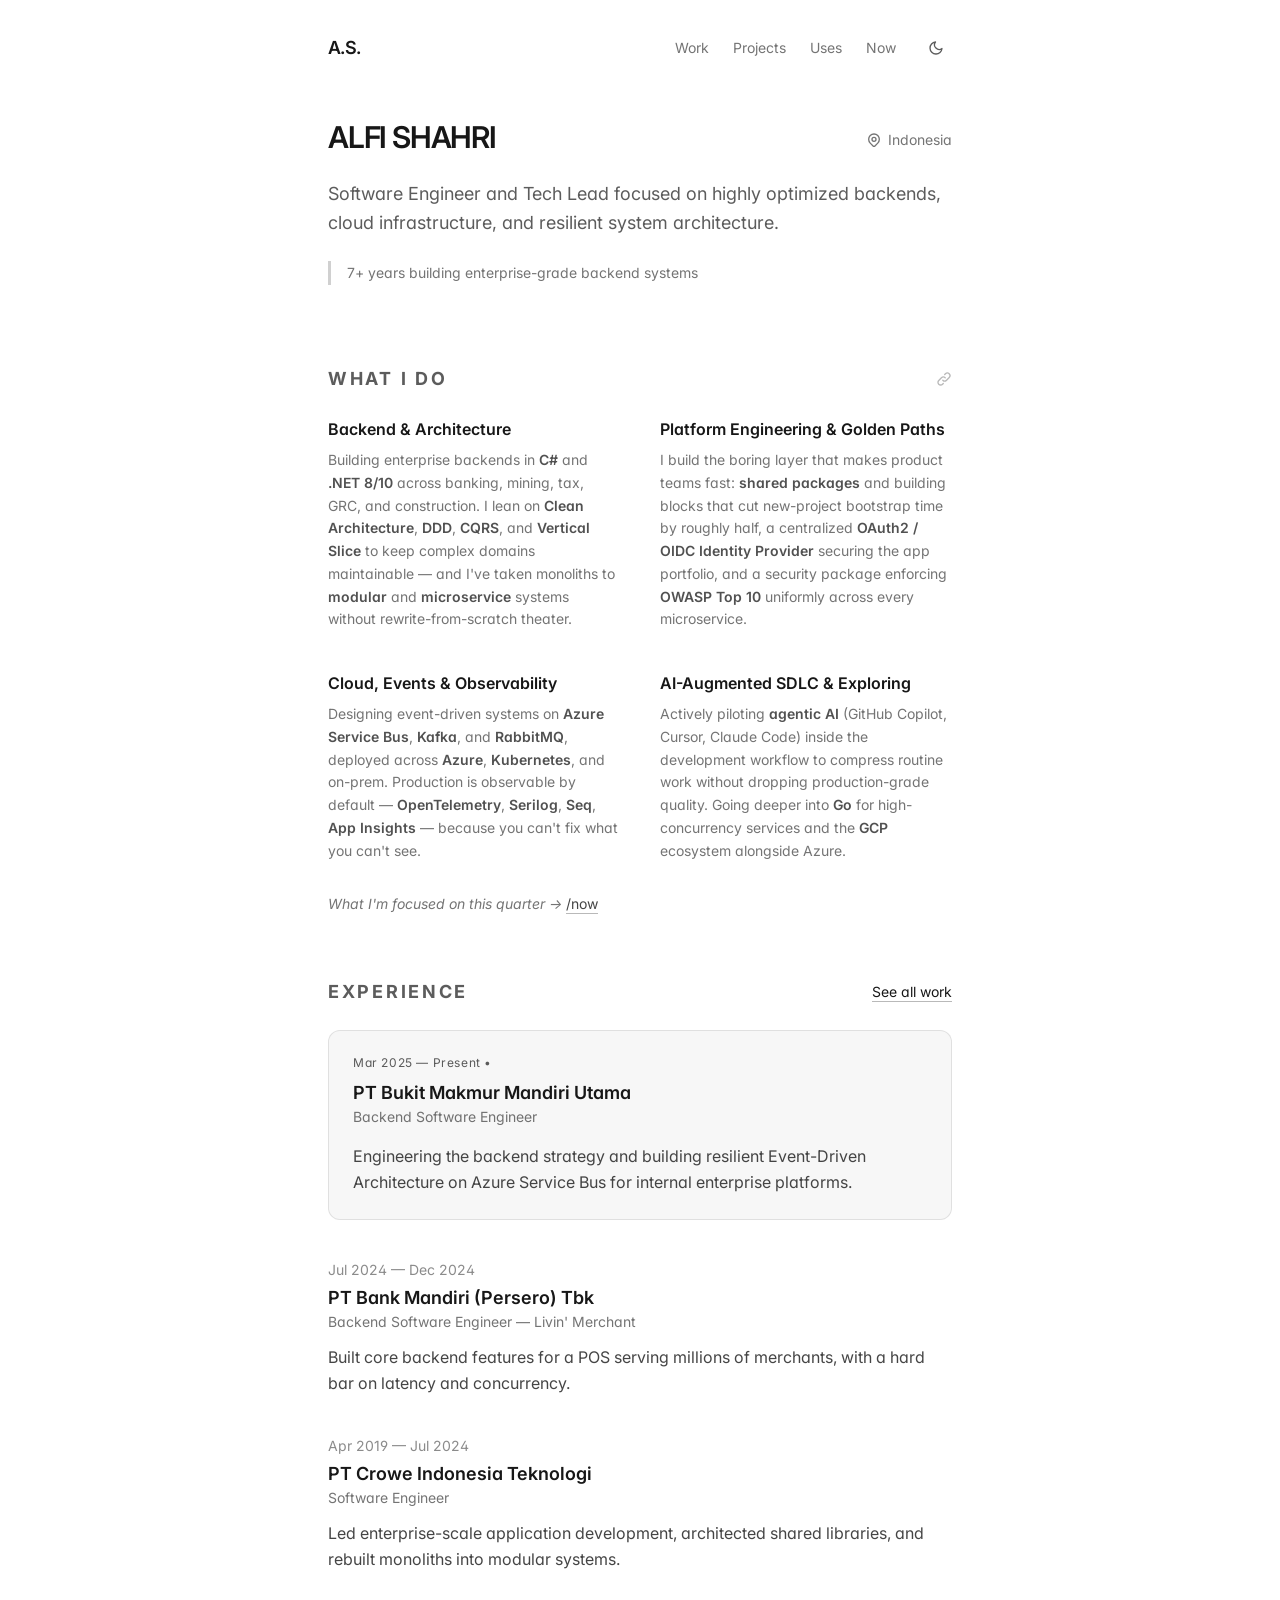
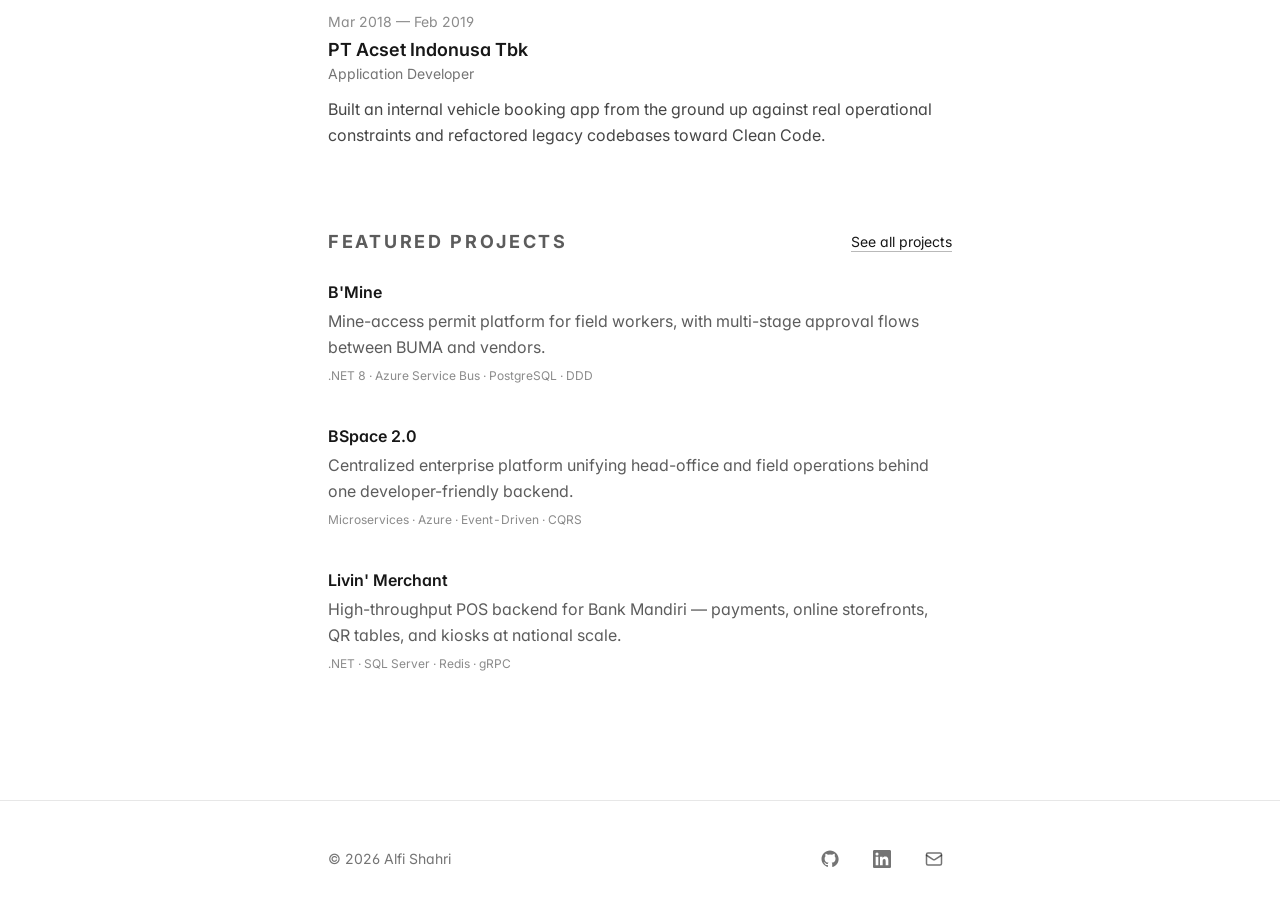
==== commit 56984e73: "deploy: e0d8847a239f45e594fea88ce1bb486da934f4f4 alshadev/private-profile@e0d8847a239f45e594fea88ce1" ====
--- a/index.html
+++ b/index.html
@@ -5,7 +5,7 @@
         const theme = stored ?? (prefersDark ? 'dark' : 'light');
         document.documentElement.classList.toggle('dark', theme === 'dark');
       })();
-    </script><link rel="stylesheet" href="/_astro/Section.BPBS9SFm.css"></head> <body class="min-h-screen flex flex-col"> <header class="w-full"> <div class="max-w-readable mx-auto px-6 py-8 flex items-center justify-between"> <a href="/" class="font-semibold tracking-tightest text-lg no-underline">A.S.</a> <nav class="flex items-center gap-6 text-sm"> <a href="/work" class="no-underline text-ink/60 dark:text-paper/60 hover:text-ink dark:hover:text-paper"> Work </a><a href="/projects" class="no-underline text-ink/60 dark:text-paper/60 hover:text-ink dark:hover:text-paper"> Projects </a><a href="/uses" class="no-underline text-ink/60 dark:text-paper/60 hover:text-ink dark:hover:text-paper"> Uses </a><a href="/now" class="no-underline text-ink/60 dark:text-paper/60 hover:text-ink dark:hover:text-paper"> Now </a> <button id="theme-toggle" type="button" aria-label="Toggle color theme" class="inline-flex items-center justify-center w-8 h-8 rounded-full text-ink/70 dark:text-paper/70 hover:text-ink dark:hover:text-paper transition-colors"> <svg class="block dark:hidden" xmlns="http://www.w3.org/2000/svg" width="16" height="16" viewBox="0 0 24 24" fill="none" stroke="currentColor" stroke-width="2" stroke-linecap="round" stroke-linejoin="round"><path d="M21 12.79A9 9 0 1 1 11.21 3 7 7 0 0 0 21 12.79Z"></path></svg> <svg class="hidden dark:block" xmlns="http://www.w3.org/2000/svg" width="16" height="16" viewBox="0 0 24 24" fill="none" stroke="currentColor" stroke-width="2" stroke-linecap="round" stroke-linejoin="round"><circle cx="12" cy="12" r="4"></circle><path d="M12 2v2M12 20v2M4.93 4.93l1.41 1.41M17.66 17.66l1.41 1.41M2 12h2M20 12h2M4.93 19.07l1.41-1.41M17.66 6.34l1.41-1.41"></path></svg> </button> <script>
+    </script><link rel="stylesheet" href="/_astro/Section.Ww2ripwa.css"></head> <body class="min-h-screen flex flex-col"> <header class="w-full"> <div class="max-w-readable mx-auto px-6 py-8 flex items-center justify-between"> <a href="/" class="font-semibold tracking-tightest text-lg no-underline">A.S.</a> <nav class="flex items-center gap-6 text-sm"> <a href="/work" class="no-underline text-ink/60 dark:text-paper/60 hover:text-ink dark:hover:text-paper"> Work </a><a href="/projects" class="no-underline text-ink/60 dark:text-paper/60 hover:text-ink dark:hover:text-paper"> Projects </a><a href="/uses" class="no-underline text-ink/60 dark:text-paper/60 hover:text-ink dark:hover:text-paper"> Uses </a><a href="/now" class="no-underline text-ink/60 dark:text-paper/60 hover:text-ink dark:hover:text-paper"> Now </a> <button id="theme-toggle" type="button" aria-label="Toggle color theme" class="inline-flex items-center justify-center w-8 h-8 rounded-full text-ink/70 dark:text-paper/70 hover:text-ink dark:hover:text-paper transition-colors"> <svg class="block dark:hidden" xmlns="http://www.w3.org/2000/svg" width="16" height="16" viewBox="0 0 24 24" fill="none" stroke="currentColor" stroke-width="2" stroke-linecap="round" stroke-linejoin="round"><path d="M21 12.79A9 9 0 1 1 11.21 3 7 7 0 0 0 21 12.79Z"></path></svg> <svg class="hidden dark:block" xmlns="http://www.w3.org/2000/svg" width="16" height="16" viewBox="0 0 24 24" fill="none" stroke="currentColor" stroke-width="2" stroke-linecap="round" stroke-linejoin="round"><circle cx="12" cy="12" r="4"></circle><path d="M12 2v2M12 20v2M4.93 4.93l1.41 1.41M17.66 17.66l1.41 1.41M2 12h2M20 12h2M4.93 19.07l1.41-1.41M17.66 6.34l1.41-1.41"></path></svg> </button> <script>
   (() => {
     const btn = document.getElementById('theme-toggle');
     if (!btn) return;
@@ -26,4 +26,4 @@
 </p> </section>  <section id="what-i-do" class="max-w-readable mx-auto px-6 py-8 "> <div class="flex items-center justify-between mb-6"> <h2 class="text-lg font-bold uppercase tracking-[0.15em] text-ink/70 dark:text-paper/70"> What I do </h2> <a href="#what-i-do" class="text-ink/30 hover:text-ink dark:text-paper/30 dark:hover:text-paper transition-colors" aria-label="Link to What I do"> <svg class="size-4" fill="none" stroke="currentColor" viewBox="0 0 24 24" xmlns="http://www.w3.org/2000/svg"> <path stroke-linecap="round" stroke-linejoin="round" stroke-width="2" d="M13.828 10.172a4 4 0 00-5.656 0l-4 4a4 4 0 105.656 5.656l1.102-1.101m-.758-4.899a4 4 0 005.656 0l4-4a4 4 0 00-5.656-5.656l-1.1 1.1"></path> </svg> </a> </div>  <div class="grid grid-cols-1 sm:grid-cols-2 gap-10"> <div> <h3 class="font-semibold text-base mb-2">Backend &amp; Architecture</h3> <p class="text-ink/60 dark:text-paper/60 leading-relaxed text-sm">Building enterprise backends in <strong class='font-semibold text-ink/75 dark:text-paper/75'>C#</strong> and <strong class='font-semibold text-ink/75 dark:text-paper/75'>.NET 8/10</strong> across banking, mining, tax, GRC, and construction. I lean on <strong class='font-semibold text-ink/75 dark:text-paper/75'>Clean Architecture</strong>, <strong class='font-semibold text-ink/75 dark:text-paper/75'>DDD</strong>, <strong class='font-semibold text-ink/75 dark:text-paper/75'>CQRS</strong>, and <strong class='font-semibold text-ink/75 dark:text-paper/75'>Vertical Slice</strong> to keep complex domains maintainable — and I've taken monoliths to <strong class='font-semibold text-ink/75 dark:text-paper/75'>modular</strong> and <strong class='font-semibold text-ink/75 dark:text-paper/75'>microservice</strong> systems without rewrite-from-scratch theater.</p> </div><div> <h3 class="font-semibold text-base mb-2">Platform Engineering &amp; Golden Paths</h3> <p class="text-ink/60 dark:text-paper/60 leading-relaxed text-sm">I build the boring layer that makes product teams fast: <strong class='font-semibold text-ink/75 dark:text-paper/75'>shared packages</strong> and building blocks that cut new-project bootstrap time by roughly half, a centralized <strong class='font-semibold text-ink/75 dark:text-paper/75'>OAuth2 / OIDC Identity Provider</strong> securing the app portfolio, and a security package enforcing <strong class='font-semibold text-ink/75 dark:text-paper/75'>OWASP Top 10</strong> uniformly across every microservice.</p> </div><div> <h3 class="font-semibold text-base mb-2">Cloud, Events &amp; Observability</h3> <p class="text-ink/60 dark:text-paper/60 leading-relaxed text-sm">Designing event-driven systems on <strong class='font-semibold text-ink/75 dark:text-paper/75'>Azure Service Bus</strong>, <strong class='font-semibold text-ink/75 dark:text-paper/75'>Kafka</strong>, and <strong class='font-semibold text-ink/75 dark:text-paper/75'>RabbitMQ</strong>, deployed across <strong class='font-semibold text-ink/75 dark:text-paper/75'>Azure</strong>, <strong class='font-semibold text-ink/75 dark:text-paper/75'>Kubernetes</strong>, and on-prem. Production is observable by default — <strong class='font-semibold text-ink/75 dark:text-paper/75'>OpenTelemetry</strong>, <strong class='font-semibold text-ink/75 dark:text-paper/75'>Serilog</strong>, <strong class='font-semibold text-ink/75 dark:text-paper/75'>Seq</strong>, <strong class='font-semibold text-ink/75 dark:text-paper/75'>App Insights</strong> — because you can't fix what you can't see.</p> </div><div> <h3 class="font-semibold text-base mb-2">AI-Augmented SDLC &amp; Exploring</h3> <p class="text-ink/60 dark:text-paper/60 leading-relaxed text-sm">Actively piloting <strong class='font-semibold text-ink/75 dark:text-paper/75'>agentic AI</strong> (GitHub Copilot, Cursor, Claude Code) inside the development workflow to compress routine work without dropping production-grade quality. Going deeper into <strong class='font-semibold text-ink/75 dark:text-paper/75'>Go</strong> for high-concurrency services and the <strong class='font-semibold text-ink/75 dark:text-paper/75'>GCP</strong> ecosystem alongside Azure.</p> </div> </div> <p class="mt-8 text-sm italic text-ink/60 dark:text-paper/60">
 What I'm focused on this quarter →
 <a href="/now" class="text-ink/80 dark:text-paper/80 hover:text-ink dark:hover:text-paper underline underline-offset-4 not-italic">/now</a> </p>  </section>  <section id="work" class="max-w-readable mx-auto px-6 py-8 "> <div class="flex items-center justify-between mb-6"> <h2 class="text-lg font-bold uppercase tracking-[0.15em] text-ink/70 dark:text-paper/70"> Experience </h2> <a href="/work" class="text-sm underline underline-offset-4 decoration-ink/30 dark:decoration-paper/30 hover:decoration-ink dark:hover:decoration-paper text-ink dark:text-paper transition-colors"> See all work </a> </div>  <ol class="space-y-10"> <li> <div class="p-6 rounded-xl bg-ink/[0.03] dark:bg-paper/[0.03] border border-ink/10 dark:border-paper/10"> <p class="text-xs text-ink/70 dark:text-paper/70 tracking-wider mb-2"> Mar 2025 — Present &bull;
-</p> <div class="mb-4"> <p class="font-semibold text-lg">PT Bukit Makmur Mandiri Utama</p> <p class="text-ink/60 dark:text-paper/60 text-sm"> Backend Software Engineer </p> </div> <p class="text-ink/80 dark:text-paper/80 leading-relaxed"> Engineering the backend strategy and building resilient Event-Driven Architecture on Azure Service Bus for internal enterprise platforms. </p> </div> </li><li> <div class="mb-4"> <p class="text-ink/50 dark:text-paper/50 text-sm mb-1"> Jul 2024 — Dec 2024 </p> <p class="font-semibold text-lg">PT Bank Mandiri (Persero) Tbk</p> <p class="text-ink/60 dark:text-paper/60 text-sm mb-3"> Backend Software Engineer — Livin&#39; Merchant </p> <p class="text-ink/80 dark:text-paper/80 leading-relaxed"> Built core backend features for a POS serving millions of merchants, with a hard bar on latency and concurrency. </p> </div> </li><li> <div class="mb-4"> <p class="text-ink/50 dark:text-paper/50 text-sm mb-1"> Apr 2019 — Jul 2024 </p> <p class="font-semibold text-lg">PT Crowe Indonesia Teknologi</p> <p class="text-ink/60 dark:text-paper/60 text-sm mb-3"> Software Engineer </p> <p class="text-ink/80 dark:text-paper/80 leading-relaxed"> Led enterprise-scale application development, architected shared libraries, and rebuilt monoliths into modular systems. </p> </div> </li><li> <div class="mb-4"> <p class="text-ink/50 dark:text-paper/50 text-sm mb-1"> Mar 2018 — Feb 2019 </p> <p class="font-semibold text-lg">PT Acset Indonusa Tbk</p> <p class="text-ink/60 dark:text-paper/60 text-sm mb-3"> Application Developer </p> <p class="text-ink/80 dark:text-paper/80 leading-relaxed"> Built an internal vehicle booking app from the ground up against real operational constraints and refactored legacy codebases toward Clean Code. </p> </div> </li> </ol>  </section>  <section id="projects" class="max-w-readable mx-auto px-6 py-8 "> <div class="flex items-center justify-between mb-6"> <h2 class="text-lg font-bold uppercase tracking-[0.15em] text-ink/70 dark:text-paper/70"> Featured projects </h2> <a href="/projects" class="text-sm underline underline-offset-4 decoration-ink/30 dark:decoration-paper/30 hover:decoration-ink dark:hover:decoration-paper text-ink dark:text-paper transition-colors"> See all projects </a> </div>  <div class="space-y-10"> <article> <h3 class="font-semibold text-base mb-1">B&#39;Mine</h3> <p class="text-ink/70 dark:text-paper/70 leading-relaxed"> Mine-access permit platform for field workers, with multi-stage approval flows between BUMA and vendors. </p> <p class="mt-2 text-xs text-ink/50 dark:text-paper/50 tabular-nums"> .NET 8 · Azure Service Bus · PostgreSQL · DDD </p> </article><article> <h3 class="font-semibold text-base mb-1">BSpace 2.0</h3> <p class="text-ink/70 dark:text-paper/70 leading-relaxed"> Centralized enterprise platform unifying head-office and field operations behind one developer-friendly backend. </p> <p class="mt-2 text-xs text-ink/50 dark:text-paper/50 tabular-nums"> Microservices · Azure · Event-Driven · CQRS </p> </article><article> <h3 class="font-semibold text-base mb-1">Livin&#39; Merchant</h3> <p class="text-ink/70 dark:text-paper/70 leading-relaxed"> High-throughput POS backend for Bank Mandiri — payments, online storefronts, QR tables, and kiosks at national scale. </p> <p class="mt-2 text-xs text-ink/50 dark:text-paper/50 tabular-nums"> .NET · SQL Server · Redis · gRPC </p> </article> </div>  </section>  </main> <footer class="w-full border-t border-ink/10 dark:border-paper/10 mt-24"> <div class="max-w-readable mx-auto px-6 py-10 flex flex-col sm:flex-row items-start sm:items-center justify-between gap-4 text-sm text-ink/60 dark:text-paper/60"> <p>© 2026 Alfi Shahri</p> <div class="flex items-center gap-5"> <a href="https://github.com/alshadev" target="_blank" rel="noopener" class="no-underline hover:text-ink dark:hover:text-paper">GitHub</a> <a href="https://linkedin.com/in/alfishahri" target="_blank" rel="noopener" class="no-underline hover:text-ink dark:hover:text-paper">LinkedIn</a> <a href="mailto:alfishahri.dev@gmail.com" class="no-underline hover:text-ink dark:hover:text-paper">Email</a> </div> </div> </footer> </body></html>+</p> <div class="mb-4"> <p class="font-semibold text-lg">PT Bukit Makmur Mandiri Utama</p> <p class="text-ink/60 dark:text-paper/60 text-sm"> Backend Software Engineer </p> </div> <p class="text-ink/80 dark:text-paper/80 leading-relaxed"> Engineering the backend strategy and building resilient Event-Driven Architecture on Azure Service Bus for internal enterprise platforms. </p> </div> </li><li> <div class="mb-4"> <p class="text-ink/50 dark:text-paper/50 text-sm mb-1"> Jul 2024 — Dec 2024 </p> <p class="font-semibold text-lg">PT Bank Mandiri (Persero) Tbk</p> <p class="text-ink/60 dark:text-paper/60 text-sm mb-3"> Backend Software Engineer — Livin&#39; Merchant </p> <p class="text-ink/80 dark:text-paper/80 leading-relaxed"> Built core backend features for a POS serving millions of merchants, with a hard bar on latency and concurrency. </p> </div> </li><li> <div class="mb-4"> <p class="text-ink/50 dark:text-paper/50 text-sm mb-1"> Apr 2019 — Jul 2024 </p> <p class="font-semibold text-lg">PT Crowe Indonesia Teknologi</p> <p class="text-ink/60 dark:text-paper/60 text-sm mb-3"> Software Engineer </p> <p class="text-ink/80 dark:text-paper/80 leading-relaxed"> Led enterprise-scale application development, architected shared libraries, and rebuilt monoliths into modular systems. </p> </div> </li><li> <div class="mb-4"> <p class="text-ink/50 dark:text-paper/50 text-sm mb-1"> Mar 2018 — Feb 2019 </p> <p class="font-semibold text-lg">PT Acset Indonusa Tbk</p> <p class="text-ink/60 dark:text-paper/60 text-sm mb-3"> Application Developer </p> <p class="text-ink/80 dark:text-paper/80 leading-relaxed"> Built an internal vehicle booking app from the ground up against real operational constraints and refactored legacy codebases toward Clean Code. </p> </div> </li> </ol>  </section>  <section id="projects" class="max-w-readable mx-auto px-6 py-8 "> <div class="flex items-center justify-between mb-6"> <h2 class="text-lg font-bold uppercase tracking-[0.15em] text-ink/70 dark:text-paper/70"> Featured projects </h2> <a href="/projects" class="text-sm underline underline-offset-4 decoration-ink/30 dark:decoration-paper/30 hover:decoration-ink dark:hover:decoration-paper text-ink dark:text-paper transition-colors"> See all projects </a> </div>  <div class="space-y-10"> <article> <h3 class="font-semibold text-base mb-1">B&#39;Mine</h3> <p class="text-ink/70 dark:text-paper/70 leading-relaxed"> Mine-access permit platform for field workers, with multi-stage approval flows between BUMA and vendors. </p> <p class="mt-2 text-xs text-ink/50 dark:text-paper/50 tabular-nums"> .NET 8 · Azure Service Bus · PostgreSQL · DDD </p> </article><article> <h3 class="font-semibold text-base mb-1">BSpace 2.0</h3> <p class="text-ink/70 dark:text-paper/70 leading-relaxed"> Centralized enterprise platform unifying head-office and field operations behind one developer-friendly backend. </p> <p class="mt-2 text-xs text-ink/50 dark:text-paper/50 tabular-nums"> Microservices · Azure · Event-Driven · CQRS </p> </article><article> <h3 class="font-semibold text-base mb-1">Livin&#39; Merchant</h3> <p class="text-ink/70 dark:text-paper/70 leading-relaxed"> High-throughput POS backend for Bank Mandiri — payments, online storefronts, QR tables, and kiosks at national scale. </p> <p class="mt-2 text-xs text-ink/50 dark:text-paper/50 tabular-nums"> .NET · SQL Server · Redis · gRPC </p> </article> </div>  </section>  </main> <footer class="w-full border-t border-ink/10 dark:border-paper/10 mt-24"> <div class="max-w-readable mx-auto px-6 py-10 flex flex-col sm:flex-row items-start sm:items-center justify-between gap-4 text-sm text-ink/60 dark:text-paper/60"> <p>© 2026 Alfi Shahri</p> <ul class="flex items-center gap-4"> <li> <a href="https://github.com/alshadev" target="_blank" rel="noopener noreferrer" aria-label="GitHub" title="GitHub" class="inline-flex items-center justify-center w-9 h-9 rounded-full no-underline text-ink/60 dark:text-paper/60 hover:text-ink dark:hover:text-paper hover:bg-ink/[0.05] dark:hover:bg-paper/[0.05] transition-colors"> <svg xmlns="http://www.w3.org/2000/svg" width="18" height="18" viewBox="0 0 24 24" fill="currentColor" aria-hidden="true"> <path d="M12 .5C5.73.5.67 5.56.67 11.83c0 5.02 3.25 9.27 7.76 10.77.57.1.78-.25.78-.55 0-.27-.01-1.17-.02-2.13-3.16.69-3.83-1.34-3.83-1.34-.52-1.32-1.27-1.67-1.27-1.67-1.04-.71.08-.69.08-.69 1.15.08 1.76 1.18 1.76 1.18 1.02 1.75 2.68 1.24 3.33.95.1-.74.4-1.24.73-1.53-2.52-.29-5.17-1.26-5.17-5.61 0-1.24.44-2.25 1.17-3.04-.12-.29-.51-1.45.11-3.01 0 0 .96-.31 3.14 1.16a10.9 10.9 0 015.72 0c2.18-1.47 3.14-1.16 3.14-1.16.62 1.56.23 2.72.11 3.01.73.79 1.17 1.8 1.17 3.04 0 4.36-2.66 5.31-5.19 5.59.41.36.78 1.06.78 2.13 0 1.54-.01 2.78-.01 3.16 0 .31.21.66.79.55 4.5-1.5 7.75-5.75 7.75-10.77C23.33 5.56 18.27.5 12 .5z"></path> </svg>   </a> </li><li> <a href="https://linkedin.com/in/alfishahri" target="_blank" rel="noopener noreferrer" aria-label="LinkedIn" title="LinkedIn" class="inline-flex items-center justify-center w-9 h-9 rounded-full no-underline text-ink/60 dark:text-paper/60 hover:text-ink dark:hover:text-paper hover:bg-ink/[0.05] dark:hover:bg-paper/[0.05] transition-colors">  <svg xmlns="http://www.w3.org/2000/svg" width="18" height="18" viewBox="0 0 24 24" fill="currentColor" aria-hidden="true"> <path d="M20.45 20.45h-3.56v-5.57c0-1.33-.02-3.04-1.85-3.04-1.86 0-2.14 1.45-2.14 2.94v5.67H9.34V9h3.42v1.56h.05c.48-.9 1.64-1.85 3.38-1.85 3.61 0 4.27 2.37 4.27 5.46v6.28zM5.34 7.43a2.06 2.06 0 110-4.12 2.06 2.06 0 010 4.12zM7.12 20.45H3.56V9h3.56v11.45zM22.22 0H1.77C.79 0 0 .77 0 1.72v20.56C0 23.23.79 24 1.77 24h20.45c.99 0 1.78-.77 1.78-1.72V1.72C24 .77 23.21 0 22.22 0z"></path> </svg>  </a> </li><li> <a href="mailto:alfishahri.dev@gmail.com" aria-label="Email" title="Email" class="inline-flex items-center justify-center w-9 h-9 rounded-full no-underline text-ink/60 dark:text-paper/60 hover:text-ink dark:hover:text-paper hover:bg-ink/[0.05] dark:hover:bg-paper/[0.05] transition-colors">   <svg xmlns="http://www.w3.org/2000/svg" width="18" height="18" viewBox="0 0 24 24" fill="none" stroke="currentColor" stroke-width="2" stroke-linecap="round" stroke-linejoin="round" aria-hidden="true"> <rect width="20" height="16" x="2" y="4" rx="2"></rect> <path d="m22 7-8.97 5.7a1.94 1.94 0 0 1-2.06 0L2 7"></path> </svg> </a> </li> </ul> </div> </footer> </body></html>
--- a/_astro/Section.Ww2ripwa.css
+++ b/_astro/Section.Ww2ripwa.css
@@ -0,0 +1 @@
+@layer properties{@supports (((-webkit-hyphens:none)) and (not (margin-trim:inline))) or ((-moz-orient:inline) and (not (color:rgb(from red r g b)))){*,:before,:after,::backdrop{--tw-space-y-reverse:0;--tw-divide-y-reverse:0;--tw-border-style:solid;--tw-leading:initial;--tw-font-weight:initial;--tw-tracking:initial;--tw-ordinal:initial;--tw-slashed-zero:initial;--tw-numeric-figure:initial;--tw-numeric-spacing:initial;--tw-numeric-fraction:initial}}}@layer theme{:root,:host{--font-sans:Inter, ui-sans-serif, system-ui, -apple-system, Segoe UI, Roboto, sans-serif;--font-mono:ui-monospace, SFMono-Regular, Menlo, Monaco, Consolas, "Liberation Mono", "Courier New", monospace;--spacing:.25rem;--text-xs:.75rem;--text-xs--line-height:calc(1 / .75);--text-sm:.875rem;--text-sm--line-height:calc(1.25 / .875);--text-base:1rem;--text-base--line-height: 1.5 ;--text-lg:1.125rem;--text-lg--line-height:calc(1.75 / 1.125);--text-xl:1.25rem;--text-xl--line-height:calc(1.75 / 1.25);--text-3xl:1.875rem;--text-3xl--line-height: 1.2 ;--font-weight-semibold:600;--font-weight-bold:700;--tracking-wider:.05em;--leading-tight:1.25;--leading-relaxed:1.625;--radius-sm:.25rem;--radius-xl:.75rem;--default-transition-duration:.15s;--default-transition-timing-function:cubic-bezier(.4, 0, .2, 1);--default-font-family:var(--font-sans);--default-mono-font-family:var(--font-mono);--font-display:Inter, ui-sans-serif, system-ui, sans-serif;--color-ink:#171717;--color-paper:#fff;--max-width-readable:42rem;--tracking-tightest:-.04em}}@layer base{*,:after,:before,::backdrop{box-sizing:border-box;border:0 solid;margin:0;padding:0}::file-selector-button{box-sizing:border-box;border:0 solid;margin:0;padding:0}html,:host{-webkit-text-size-adjust:100%;tab-size:4;line-height:1.5;font-family:var(--default-font-family,ui-sans-serif, system-ui, sans-serif, "Apple Color Emoji", "Segoe UI Emoji", "Segoe UI Symbol", "Noto Color Emoji");font-feature-settings:var(--default-font-feature-settings,normal);font-variation-settings:var(--default-font-variation-settings,normal);-webkit-tap-highlight-color:transparent}hr{height:0;color:inherit;border-top-width:1px}abbr:where([title]){-webkit-text-decoration:underline dotted;text-decoration:underline dotted}h1,h2,h3,h4,h5,h6{font-size:inherit;font-weight:inherit}a{color:inherit;-webkit-text-decoration:inherit;text-decoration:inherit}b,strong{font-weight:bolder}code,kbd,samp,pre{font-family:var(--default-mono-font-family,ui-monospace, SFMono-Regular, Menlo, Monaco, Consolas, "Liberation Mono", "Courier New", monospace);font-feature-settings:var(--default-mono-font-feature-settings,normal);font-variation-settings:var(--default-mono-font-variation-settings,normal);font-size:1em}small{font-size:80%}sub,sup{vertical-align:baseline;font-size:75%;line-height:0;position:relative}sub{bottom:-.25em}sup{top:-.5em}table{text-indent:0;border-color:inherit;border-collapse:collapse}:-moz-focusring{outline:auto}progress{vertical-align:baseline}summary{display:list-item}ol,ul,menu{list-style:none}img,svg,video,canvas,audio,iframe,embed,object{vertical-align:middle;display:block}img,video{max-width:100%;height:auto}button,input,select,optgroup,textarea{font:inherit;font-feature-settings:inherit;font-variation-settings:inherit;letter-spacing:inherit;color:inherit;opacity:1;background-color:#0000;border-radius:0}::file-selector-button{font:inherit;font-feature-settings:inherit;font-variation-settings:inherit;letter-spacing:inherit;color:inherit;opacity:1;background-color:#0000;border-radius:0}:where(select:is([multiple],[size])) optgroup{font-weight:bolder}:where(select:is([multiple],[size])) optgroup option{padding-inline-start:20px}::file-selector-button{margin-inline-end:4px}::placeholder{opacity:1}@supports (not ((-webkit-appearance:-apple-pay-button))) or (contain-intrinsic-size:1px){::placeholder{color:currentColor}@supports (color:color-mix(in lab,red,red)){::placeholder{color:color-mix(in oklab,currentcolor 50%,transparent)}}}textarea{resize:vertical}::-webkit-search-decoration{-webkit-appearance:none}::-webkit-date-and-time-value{min-height:1lh;text-align:inherit}::-webkit-datetime-edit{display:inline-flex}::-webkit-datetime-edit-fields-wrapper{padding:0}::-webkit-datetime-edit{padding-block:0}::-webkit-datetime-edit-year-field{padding-block:0}::-webkit-datetime-edit-month-field{padding-block:0}::-webkit-datetime-edit-day-field{padding-block:0}::-webkit-datetime-edit-hour-field{padding-block:0}::-webkit-datetime-edit-minute-field{padding-block:0}::-webkit-datetime-edit-second-field{padding-block:0}::-webkit-datetime-edit-millisecond-field{padding-block:0}::-webkit-datetime-edit-meridiem-field{padding-block:0}::-webkit-calendar-picker-indicator{line-height:1}:-moz-ui-invalid{box-shadow:none}button,input:where([type=button],[type=reset],[type=submit]){appearance:button}::file-selector-button{appearance:button}::-webkit-inner-spin-button{height:auto}::-webkit-outer-spin-button{height:auto}[hidden]:where(:not([hidden=until-found])){display:none!important}}@layer components;@layer utilities{.static{position:static}.start{inset-inline-start:var(--spacing)}.mx-auto{margin-inline:auto}.mt-2{margin-top:calc(var(--spacing) * 2)}.mt-6{margin-top:calc(var(--spacing) * 6)}.mt-8{margin-top:calc(var(--spacing) * 8)}.mt-24{margin-top:calc(var(--spacing) * 24)}.mb-1{margin-bottom:calc(var(--spacing) * 1)}.mb-2{margin-bottom:calc(var(--spacing) * 2)}.mb-3{margin-bottom:calc(var(--spacing) * 3)}.mb-4{margin-bottom:calc(var(--spacing) * 4)}.mb-5{margin-bottom:calc(var(--spacing) * 5)}.mb-6{margin-bottom:calc(var(--spacing) * 6)}.mb-8{margin-bottom:calc(var(--spacing) * 8)}.mb-10{margin-bottom:calc(var(--spacing) * 10)}.mb-12{margin-bottom:calc(var(--spacing) * 12)}.block{display:block}.flex{display:flex}.grid{display:grid}.hidden{display:none}.inline-flex{display:inline-flex}.size-4{width:calc(var(--spacing) * 4);height:calc(var(--spacing) * 4)}.h-8{height:calc(var(--spacing) * 8)}.h-9{height:calc(var(--spacing) * 9)}.min-h-screen{min-height:100vh}.w-8{width:calc(var(--spacing) * 8)}.w-9{width:calc(var(--spacing) * 9)}.w-full{width:100%}.max-w-readable{max-width:var(--max-width-readable)}.flex-1{flex:1}.list-disc{list-style-type:disc}.grid-cols-1{grid-template-columns:repeat(1,minmax(0,1fr))}.grid-cols-3{grid-template-columns:repeat(3,minmax(0,1fr))}.flex-col{flex-direction:column}.flex-wrap{flex-wrap:wrap}.items-center{align-items:center}.items-start{align-items:flex-start}.justify-between{justify-content:space-between}.justify-center{justify-content:center}.gap-0\.5{gap:calc(var(--spacing) * .5)}.gap-1{gap:calc(var(--spacing) * 1)}.gap-1\.5{gap:calc(var(--spacing) * 1.5)}.gap-2{gap:calc(var(--spacing) * 2)}.gap-4{gap:calc(var(--spacing) * 4)}.gap-6{gap:calc(var(--spacing) * 6)}.gap-10{gap:calc(var(--spacing) * 10)}:where(.space-y-1\.5>:not(:last-child)){--tw-space-y-reverse:0;margin-block-start:calc(calc(var(--spacing) * 1.5) * var(--tw-space-y-reverse));margin-block-end:calc(calc(var(--spacing) * 1.5) * calc(1 - var(--tw-space-y-reverse)))}:where(.space-y-6>:not(:last-child)){--tw-space-y-reverse:0;margin-block-start:calc(calc(var(--spacing) * 6) * var(--tw-space-y-reverse));margin-block-end:calc(calc(var(--spacing) * 6) * calc(1 - var(--tw-space-y-reverse)))}:where(.space-y-8>:not(:last-child)){--tw-space-y-reverse:0;margin-block-start:calc(calc(var(--spacing) * 8) * var(--tw-space-y-reverse));margin-block-end:calc(calc(var(--spacing) * 8) * calc(1 - var(--tw-space-y-reverse)))}:where(.space-y-10>:not(:last-child)){--tw-space-y-reverse:0;margin-block-start:calc(calc(var(--spacing) * 10) * var(--tw-space-y-reverse));margin-block-end:calc(calc(var(--spacing) * 10) * calc(1 - var(--tw-space-y-reverse)))}:where(.space-y-14>:not(:last-child)){--tw-space-y-reverse:0;margin-block-start:calc(calc(var(--spacing) * 14) * var(--tw-space-y-reverse));margin-block-end:calc(calc(var(--spacing) * 14) * calc(1 - var(--tw-space-y-reverse)))}:where(.space-y-16>:not(:last-child)){--tw-space-y-reverse:0;margin-block-start:calc(calc(var(--spacing) * 16) * var(--tw-space-y-reverse));margin-block-end:calc(calc(var(--spacing) * 16) * calc(1 - var(--tw-space-y-reverse)))}:where(.divide-y>:not(:last-child)){--tw-divide-y-reverse:0;border-bottom-style:var(--tw-border-style);border-top-style:var(--tw-border-style);border-top-width:calc(1px * var(--tw-divide-y-reverse));border-bottom-width:calc(1px * calc(1 - var(--tw-divide-y-reverse)))}:where(.divide-ink\/10>:not(:last-child)){border-color:#1717171a}@supports (color:color-mix(in lab,red,red)){:where(.divide-ink\/10>:not(:last-child)){border-color:color-mix(in oklab,var(--color-ink) 10%,transparent)}}:where(.divide-ink\/\[0\.06\]>:not(:last-child)){border-color:#1717170f}@supports (color:color-mix(in lab,red,red)){:where(.divide-ink\/\[0\.06\]>:not(:last-child)){border-color:color-mix(in oklab,var(--color-ink) 6%,transparent)}}.scroll-smooth{scroll-behavior:smooth}.rounded-full{border-radius:3.40282e38px}.rounded-sm{border-radius:var(--radius-sm)}.rounded-xl{border-radius:var(--radius-xl)}.border{border-style:var(--tw-border-style);border-width:1px}.border-y{border-block-style:var(--tw-border-style);border-block-width:1px}.border-t{border-top-style:var(--tw-border-style);border-top-width:1px}.border-l{border-left-style:var(--tw-border-style);border-left-width:1px}.border-l-2{border-left-style:var(--tw-border-style);border-left-width:2px}.border-l-\[3px\]{border-left-style:var(--tw-border-style);border-left-width:3px}.border-ink\/10{border-color:#1717171a}@supports (color:color-mix(in lab,red,red)){.border-ink\/10{border-color:color-mix(in oklab,var(--color-ink) 10%,transparent)}}.border-ink\/15{border-color:#17171726}@supports (color:color-mix(in lab,red,red)){.border-ink\/15{border-color:color-mix(in oklab,var(--color-ink) 15%,transparent)}}.border-ink\/20{border-color:#17171733}@supports (color:color-mix(in lab,red,red)){.border-ink\/20{border-color:color-mix(in oklab,var(--color-ink) 20%,transparent)}}.border-ink\/\[0\.06\]{border-color:#1717170f}@supports (color:color-mix(in lab,red,red)){.border-ink\/\[0\.06\]{border-color:color-mix(in oklab,var(--color-ink) 6%,transparent)}}.bg-ink\/\[0\.03\]{background-color:#17171708}@supports (color:color-mix(in lab,red,red)){.bg-ink\/\[0\.03\]{background-color:color-mix(in oklab,var(--color-ink) 3%,transparent)}}.p-6{padding:calc(var(--spacing) * 6)}.px-2{padding-inline:calc(var(--spacing) * 2)}.px-6{padding-inline:calc(var(--spacing) * 6)}.py-0\.5{padding-block:calc(var(--spacing) * .5)}.py-1{padding-block:calc(var(--spacing) * 1)}.py-2{padding-block:calc(var(--spacing) * 2)}.py-4{padding-block:calc(var(--spacing) * 4)}.py-6{padding-block:calc(var(--spacing) * 6)}.py-8{padding-block:calc(var(--spacing) * 8)}.py-10{padding-block:calc(var(--spacing) * 10)}.pt-0\.5{padding-top:calc(var(--spacing) * .5)}.pt-6{padding-top:calc(var(--spacing) * 6)}.pb-12{padding-bottom:calc(var(--spacing) * 12)}.pl-4{padding-left:calc(var(--spacing) * 4)}.pl-5{padding-left:calc(var(--spacing) * 5)}.font-display{font-family:var(--font-display)}.text-3xl{font-size:var(--text-3xl);line-height:var(--tw-leading,var(--text-3xl--line-height))}.text-base{font-size:var(--text-base);line-height:var(--tw-leading,var(--text-base--line-height))}.text-lg{font-size:var(--text-lg);line-height:var(--tw-leading,var(--text-lg--line-height))}.text-sm{font-size:var(--text-sm);line-height:var(--tw-leading,var(--text-sm--line-height))}.text-xs{font-size:var(--text-xs);line-height:var(--tw-leading,var(--text-xs--line-height))}.text-\[11px\]{font-size:11px}.leading-\[1\.15\]{--tw-leading:1.15;line-height:1.15}.leading-relaxed{--tw-leading:var(--leading-relaxed);line-height:var(--leading-relaxed)}.leading-tight{--tw-leading:var(--leading-tight);line-height:var(--leading-tight)}.font-bold{--tw-font-weight:var(--font-weight-bold);font-weight:var(--font-weight-bold)}.font-semibold{--tw-font-weight:var(--font-weight-semibold);font-weight:var(--font-weight-semibold)}.tracking-\[0\.15em\]{--tw-tracking:.15em;letter-spacing:.15em}.tracking-\[0\.18em\]{--tw-tracking:.18em;letter-spacing:.18em}.tracking-tightest{--tw-tracking:var(--tracking-tightest);letter-spacing:var(--tracking-tightest)}.tracking-wider{--tw-tracking:var(--tracking-wider);letter-spacing:var(--tracking-wider)}.whitespace-nowrap{white-space:nowrap}.text-ink{color:var(--color-ink)}.text-ink\/30{color:#1717174d}@supports (color:color-mix(in lab,red,red)){.text-ink\/30{color:color-mix(in oklab,var(--color-ink) 30%,transparent)}}.text-ink\/50{color:#17171780}@supports (color:color-mix(in lab,red,red)){.text-ink\/50{color:color-mix(in oklab,var(--color-ink) 50%,transparent)}}.text-ink\/55{color:#1717178c}@supports (color:color-mix(in lab,red,red)){.text-ink\/55{color:color-mix(in oklab,var(--color-ink) 55%,transparent)}}.text-ink\/60{color:#17171799}@supports (color:color-mix(in lab,red,red)){.text-ink\/60{color:color-mix(in oklab,var(--color-ink) 60%,transparent)}}.text-ink\/65{color:#171717a6}@supports (color:color-mix(in lab,red,red)){.text-ink\/65{color:color-mix(in oklab,var(--color-ink) 65%,transparent)}}.text-ink\/70{color:#171717b3}@supports (color:color-mix(in lab,red,red)){.text-ink\/70{color:color-mix(in oklab,var(--color-ink) 70%,transparent)}}.text-ink\/75{color:#171717bf}@supports (color:color-mix(in lab,red,red)){.text-ink\/75{color:color-mix(in oklab,var(--color-ink) 75%,transparent)}}.text-ink\/80{color:#171717cc}@supports (color:color-mix(in lab,red,red)){.text-ink\/80{color:color-mix(in oklab,var(--color-ink) 80%,transparent)}}.uppercase{text-transform:uppercase}.italic{font-style:italic}.not-italic{font-style:normal}.tabular-nums{--tw-numeric-spacing:tabular-nums;font-variant-numeric:var(--tw-ordinal,) var(--tw-slashed-zero,) var(--tw-numeric-figure,) var(--tw-numeric-spacing,) var(--tw-numeric-fraction,)}.no-underline{text-decoration-line:none}.underline{text-decoration-line:underline}.decoration-ink\/30{text-decoration-color:#1717174d}@supports (color:color-mix(in lab,red,red)){.decoration-ink\/30{-webkit-text-decoration-color:color-mix(in oklab,var(--color-ink) 30%,transparent);text-decoration-color:color-mix(in oklab,var(--color-ink) 30%,transparent)}}.underline-offset-4{text-underline-offset:4px}.transition-colors{transition-property:color,background-color,border-color,outline-color,text-decoration-color,fill,stroke,--tw-gradient-from,--tw-gradient-via,--tw-gradient-to;transition-timing-function:var(--tw-ease,var(--default-transition-timing-function));transition-duration:var(--tw-duration,var(--default-transition-duration))}.marker\:text-ink\/30 ::marker{color:#1717174d}@supports (color:color-mix(in lab,red,red)){.marker\:text-ink\/30 ::marker{color:color-mix(in oklab,var(--color-ink) 30%,transparent)}}.marker\:text-ink\/30::marker{color:#1717174d}@supports (color:color-mix(in lab,red,red)){.marker\:text-ink\/30::marker{color:color-mix(in oklab,var(--color-ink) 30%,transparent)}}.marker\:text-ink\/30 ::-webkit-details-marker{color:#1717174d}@supports (color:color-mix(in lab,red,red)){.marker\:text-ink\/30 ::-webkit-details-marker{color:color-mix(in oklab,var(--color-ink) 30%,transparent)}}.marker\:text-ink\/30::-webkit-details-marker{color:#1717174d}@supports (color:color-mix(in lab,red,red)){.marker\:text-ink\/30::-webkit-details-marker{color:color-mix(in oklab,var(--color-ink) 30%,transparent)}}@media(hover:hover){.hover\:bg-ink\/\[0\.05\]:hover{background-color:#1717170d}@supports (color:color-mix(in lab,red,red)){.hover\:bg-ink\/\[0\.05\]:hover{background-color:color-mix(in oklab,var(--color-ink) 5%,transparent)}}.hover\:text-ink:hover{color:var(--color-ink)}.hover\:decoration-ink:hover{-webkit-text-decoration-color:var(--color-ink);text-decoration-color:var(--color-ink)}}@media(min-width:40rem){.sm\:w-52{width:calc(var(--spacing) * 52)}.sm\:shrink-0{flex-shrink:0}.sm\:grid-cols-2{grid-template-columns:repeat(2,minmax(0,1fr))}.sm\:grid-cols-\[10rem_1fr\]{grid-template-columns:10rem 1fr}.sm\:flex-row{flex-direction:row}.sm\:items-baseline{align-items:baseline}.sm\:items-center{align-items:center}.sm\:justify-between{justify-content:space-between}.sm\:gap-4{gap:calc(var(--spacing) * 4)}.sm\:gap-6{gap:calc(var(--spacing) * 6)}.sm\:text-xl{font-size:var(--text-xl);line-height:var(--tw-leading,var(--text-xl--line-height))}}@media(min-width:48rem){.md\:text-3xl{font-size:var(--text-3xl);line-height:var(--tw-leading,var(--text-3xl--line-height))}}.dark\:block:where(.dark,.dark *){display:block}.dark\:hidden:where(.dark,.dark *){display:none}:where(.dark\:divide-paper\/10:where(.dark,.dark *)>:not(:last-child)){border-color:#ffffff1a}@supports (color:color-mix(in lab,red,red)){:where(.dark\:divide-paper\/10:where(.dark,.dark *)>:not(:last-child)){border-color:color-mix(in oklab,var(--color-paper) 10%,transparent)}}:where(.dark\:divide-paper\/\[0\.06\]:where(.dark,.dark *)>:not(:last-child)){border-color:#ffffff0f}@supports (color:color-mix(in lab,red,red)){:where(.dark\:divide-paper\/\[0\.06\]:where(.dark,.dark *)>:not(:last-child)){border-color:color-mix(in oklab,var(--color-paper) 6%,transparent)}}.dark\:border-paper\/10:where(.dark,.dark *){border-color:#ffffff1a}@supports (color:color-mix(in lab,red,red)){.dark\:border-paper\/10:where(.dark,.dark *){border-color:color-mix(in oklab,var(--color-paper) 10%,transparent)}}.dark\:border-paper\/15:where(.dark,.dark *){border-color:#ffffff26}@supports (color:color-mix(in lab,red,red)){.dark\:border-paper\/15:where(.dark,.dark *){border-color:color-mix(in oklab,var(--color-paper) 15%,transparent)}}.dark\:border-paper\/20:where(.dark,.dark *){border-color:#fff3}@supports (color:color-mix(in lab,red,red)){.dark\:border-paper\/20:where(.dark,.dark *){border-color:color-mix(in oklab,var(--color-paper) 20%,transparent)}}.dark\:border-paper\/\[0\.06\]:where(.dark,.dark *){border-color:#ffffff0f}@supports (color:color-mix(in lab,red,red)){.dark\:border-paper\/\[0\.06\]:where(.dark,.dark *){border-color:color-mix(in oklab,var(--color-paper) 6%,transparent)}}.dark\:bg-paper\/\[0\.03\]:where(.dark,.dark *){background-color:#ffffff08}@supports (color:color-mix(in lab,red,red)){.dark\:bg-paper\/\[0\.03\]:where(.dark,.dark *){background-color:color-mix(in oklab,var(--color-paper) 3%,transparent)}}.dark\:text-paper:where(.dark,.dark *){color:var(--color-paper)}.dark\:text-paper\/30:where(.dark,.dark *){color:#ffffff4d}@supports (color:color-mix(in lab,red,red)){.dark\:text-paper\/30:where(.dark,.dark *){color:color-mix(in oklab,var(--color-paper) 30%,transparent)}}.dark\:text-paper\/50:where(.dark,.dark *){color:#ffffff80}@supports (color:color-mix(in lab,red,red)){.dark\:text-paper\/50:where(.dark,.dark *){color:color-mix(in oklab,var(--color-paper) 50%,transparent)}}.dark\:text-paper\/55:where(.dark,.dark *){color:#ffffff8c}@supports (color:color-mix(in lab,red,red)){.dark\:text-paper\/55:where(.dark,.dark *){color:color-mix(in oklab,var(--color-paper) 55%,transparent)}}.dark\:text-paper\/60:where(.dark,.dark *){color:#fff9}@supports (color:color-mix(in lab,red,red)){.dark\:text-paper\/60:where(.dark,.dark *){color:color-mix(in oklab,var(--color-paper) 60%,transparent)}}.dark\:text-paper\/65:where(.dark,.dark *){color:#ffffffa6}@supports (color:color-mix(in lab,red,red)){.dark\:text-paper\/65:where(.dark,.dark *){color:color-mix(in oklab,var(--color-paper) 65%,transparent)}}.dark\:text-paper\/70:where(.dark,.dark *){color:#ffffffb3}@supports (color:color-mix(in lab,red,red)){.dark\:text-paper\/70:where(.dark,.dark *){color:color-mix(in oklab,var(--color-paper) 70%,transparent)}}.dark\:text-paper\/75:where(.dark,.dark *){color:#ffffffbf}@supports (color:color-mix(in lab,red,red)){.dark\:text-paper\/75:where(.dark,.dark *){color:color-mix(in oklab,var(--color-paper) 75%,transparent)}}.dark\:text-paper\/80:where(.dark,.dark *){color:#fffc}@supports (color:color-mix(in lab,red,red)){.dark\:text-paper\/80:where(.dark,.dark *){color:color-mix(in oklab,var(--color-paper) 80%,transparent)}}.dark\:decoration-paper\/30:where(.dark,.dark *){text-decoration-color:#ffffff4d}@supports (color:color-mix(in lab,red,red)){.dark\:decoration-paper\/30:where(.dark,.dark *){-webkit-text-decoration-color:color-mix(in oklab,var(--color-paper) 30%,transparent);text-decoration-color:color-mix(in oklab,var(--color-paper) 30%,transparent)}}.dark\:marker\:text-paper\/30:where(.dark,.dark *) ::marker{color:#ffffff4d}@supports (color:color-mix(in lab,red,red)){.dark\:marker\:text-paper\/30:where(.dark,.dark *) ::marker{color:color-mix(in oklab,var(--color-paper) 30%,transparent)}}.dark\:marker\:text-paper\/30:where(.dark,.dark *)::marker{color:#ffffff4d}@supports (color:color-mix(in lab,red,red)){.dark\:marker\:text-paper\/30:where(.dark,.dark *)::marker{color:color-mix(in oklab,var(--color-paper) 30%,transparent)}}.dark\:marker\:text-paper\/30:where(.dark,.dark *) ::-webkit-details-marker{color:#ffffff4d}@supports (color:color-mix(in lab,red,red)){.dark\:marker\:text-paper\/30:where(.dark,.dark *) ::-webkit-details-marker{color:color-mix(in oklab,var(--color-paper) 30%,transparent)}}.dark\:marker\:text-paper\/30:where(.dark,.dark *)::-webkit-details-marker{color:#ffffff4d}@supports (color:color-mix(in lab,red,red)){.dark\:marker\:text-paper\/30:where(.dark,.dark *)::-webkit-details-marker{color:color-mix(in oklab,var(--color-paper) 30%,transparent)}}@media(hover:hover){.dark\:hover\:bg-paper\/\[0\.05\]:where(.dark,.dark *):hover{background-color:#ffffff0d}@supports (color:color-mix(in lab,red,red)){.dark\:hover\:bg-paper\/\[0\.05\]:where(.dark,.dark *):hover{background-color:color-mix(in oklab,var(--color-paper) 5%,transparent)}}.dark\:hover\:text-paper:where(.dark,.dark *):hover{color:var(--color-paper)}.dark\:hover\:decoration-paper:where(.dark,.dark *):hover{-webkit-text-decoration-color:var(--color-paper);text-decoration-color:var(--color-paper)}}}:root{color-scheme:light}html.dark{color-scheme:dark}html{-webkit-font-smoothing:antialiased;text-rendering:optimizelegibility}body{background-color:var(--color-paper);color:var(--color-ink)}body:where(.dark,.dark *){background-color:var(--color-ink);color:var(--color-paper)}body{font-feature-settings:"ss01","cv11"}::selection{background-color:var(--color-ink);color:var(--color-paper)}a{text-decoration-color:#1717174d}@supports (color:color-mix(in lab,red,red)){a{-webkit-text-decoration-color:color-mix(in oklab,var(--color-ink) 30%,transparent);text-decoration-color:color-mix(in oklab,var(--color-ink) 30%,transparent)}}a{text-underline-offset:4px;transition-property:color,background-color,border-color,outline-color,text-decoration-color,fill,stroke,--tw-gradient-from,--tw-gradient-via,--tw-gradient-to;transition-timing-function:var(--tw-ease,var(--default-transition-timing-function));transition-duration:var(--tw-duration,var(--default-transition-duration))}@media(hover:hover){a:hover{-webkit-text-decoration-color:var(--color-ink);text-decoration-color:var(--color-ink)}}a:where(.dark,.dark *){text-decoration-color:#ffffff4d}@supports (color:color-mix(in lab,red,red)){a:where(.dark,.dark *){-webkit-text-decoration-color:color-mix(in oklab,var(--color-paper) 30%,transparent);text-decoration-color:color-mix(in oklab,var(--color-paper) 30%,transparent)}}@media(hover:hover){a:where(.dark,.dark *):hover{-webkit-text-decoration-color:var(--color-paper);text-decoration-color:var(--color-paper)}}@property --tw-space-y-reverse{syntax:"*";inherits:false;initial-value:0}@property --tw-divide-y-reverse{syntax:"*";inherits:false;initial-value:0}@property --tw-border-style{syntax:"*";inherits:false;initial-value:solid}@property --tw-leading{syntax:"*";inherits:false}@property --tw-font-weight{syntax:"*";inherits:false}@property --tw-tracking{syntax:"*";inherits:false}@property --tw-ordinal{syntax:"*";inherits:false}@property --tw-slashed-zero{syntax:"*";inherits:false}@property --tw-numeric-figure{syntax:"*";inherits:false}@property --tw-numeric-spacing{syntax:"*";inherits:false}@property --tw-numeric-fraction{syntax:"*";inherits:false}
